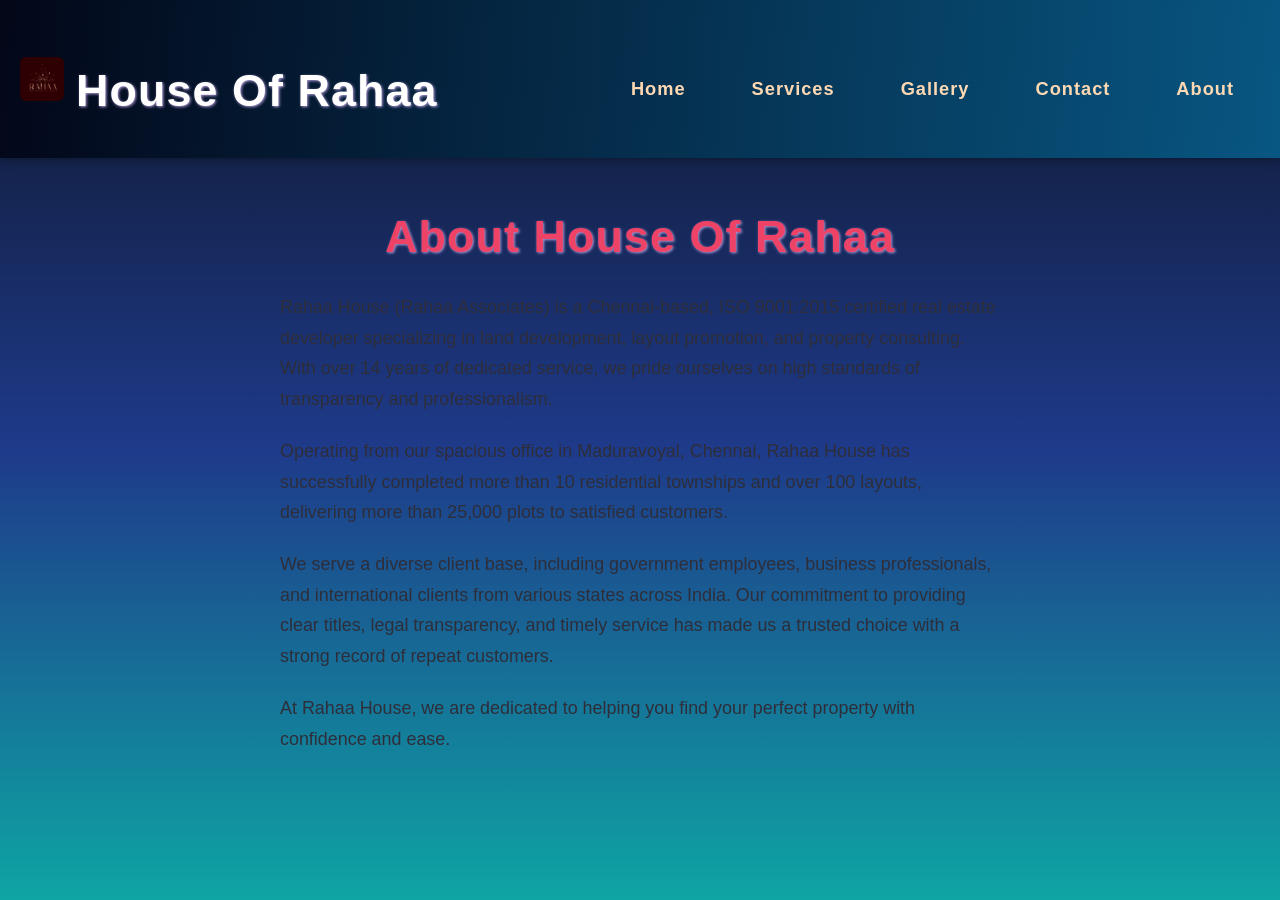
==== About.html @ 57041fee "Complete Webpage" ====
<html lang="en">
  <head>
    <meta charset="UTF-8" />
    <meta name="viewport" content="width=device-width, initial-scale=1.0" />
    <title>About Rahaa House</title>
    <link rel="stylesheet" href="style.css">
    <link rel="icon" href="img13.jpg">
    <style>
    :root {
    --primary-pink: #ee4266;
    --secondary-purple: #7b2ff7;
    --highlight-blue: #2193b0;
    --light-gray: #f4f4f9;
    --dark-gray: #2e2e3a;
    --shadow-color: #b29cd9;
  }

  body {
    margin: 0; padding: 0;
    font-family: 'Segoe UI', Tahoma, Geneva, Verdana, sans-serif;
    background: var(--light-gray);
    color: var(--dark-gray);
    line-height: 1.7;
  } 

  h1, h2, h3, h4 {
    font-weight: 700;
    letter-spacing: 1.1px;
    margin-bottom: 18px;
  }

  h1 {
    font-size: 2.8em;
    color: var(--primary-pink);
    text-shadow: 1px 1px 3px var(--shadow-color);
    text-align: center;
    margin-top: 40px;
  }

  h2 {
    color: var(--secondary-purple);
    font-size: 2.1em;
    margin-top: 32px;
    text-align: center;
  }

  p {
    font-size: 1.12em;
    margin-bottom: 22px;
    color: var(--dark-gray);
    max-width: 720px;
    margin-left: auto;
    margin-right: auto;
  }

  strong {
    color: var(--primary-pink);
    font-weight: 700;
  }

  em {
    color: var(--highlight-blue);
    font-style: italic;
    font-weight: 600;
  }

  ul {
    list-style-type: square;
    padding-left: 40px;
    max-width: 700px;
    margin: 20px auto 30px auto;
  }
  
  li {
    margin-bottom: 12px;
    font-weight: 600;
    color: var(--secondary-purple);
  }
  
  a {
    color: var(--primary-pink);
    text-decoration: none;
    font-weight: 700;
  }
  a:hover, a:focus {
    text-decoration: underline;
    color: var(--highlight-blue);
  }
  
  blockquote {
    border-left: 5px solid var(--secondary-purple);
    background: #f0e8ff;
    padding: 18px 22px;
    margin: 30px auto;
    max-width: 700px;
    font-size: 1.1em;
    color: var(--secondary-purple);
    font-style: italic;
    box-shadow: 0 4px 12px var(--shadow-color);
  }
  header {
    background: linear-gradient(90deg, var(--primary-color) 0%, var(--secondary-color) 100%);
    padding: 10px 0;
    text-align: center;
    color: var(--white);
    box-shadow: 0 2px 18px var(--shadow-color);
  }

  nav {
    margin-top: 20px;
  }

  nav a {
    color: var(--white);
    text-decoration: none;
    margin: 0 18px;
    font-weight: bold;
    border-radius: 7px;
    padding: 7px 13px;
    letter-spacing: 1px;
    font-size: 1.14em;
    transition: background 0.2s, color 0.2s;
  }

  nav a:hover {
    background: #eaf6fc;
    color: var(--primary-color);
  }

  .about-title {
    text-align: center;
    font-size: 2.3em;
    color: var(--primary-color);
    font-weight: bold;
    margin: 38px 0 10px;
    letter-spacing: 1.2px;
    text-shadow: 0 2px 10px var(--secondary-color);
  }

  .about-section {
    display: flex;
    justify-content: center;
    align-items: flex-start;
    padding: 40px 9vw 38px;
    flex-wrap: wrap;
  }

  .about-card {
    background: var(--card-gradient);
    border-radius: 13px;
    box-shadow: 0 2px 22px var(--shadow-color);
    padding: 38px 35px;
    max-width: 620px;
    width: 100%;
    margin: 12px;
    box-sizing: border-box;
  }

  .about-headline {
    color: var(--secondary-color);
    font-size: 1.3em;
    font-weight: bold;
    margin-bottom: 18px;
    letter-spacing: 0.8px;
  }

  .about-text {
    color: var(--text-color);
    font-size: 1.08em;
    margin-bottom: 18px;
    line-height: 1.7;
  }

  .about-list {
    color: var(--primary-color);
    font-size: 1em;
    font-weight: bold;
    margin: 22px 0 16px;
  }

  .about-list ul {
    padding-left: 22px;
    margin: 0;
  }

  .about-list li {
    padding: 4px 0;
    color: var(--text-color);
  }
  footer {
    background: linear-gradient(90deg, var(--secondary-color) 0%, var(--primary-color) 100%);
    color: var(--white);
    text-align: center;
    padding: 26px 0 18px;
    font-size: 1.07em;
    margin-top: 32px;
    border-radius: 40px 40px 0 0;
    box-shadow: 0 -3px 22px #8ab6e570;
  }

  /* Responsive adjustments */
  @media (max-width:900px) {
    .about-section {
      flex-direction: column;
      padding: 20px 12px;
    }
    .about-card {
      max-width: 100%;
      margin: 12px 0;
    }
  }

</style>
  </head>
  
  <body>
    <header class="header">
      <div class="logo-title">
        <img src="img13.jpg" alt="Rahaa Housing Logo" class="logo">
        <h1 style="color: white">House Of Rahaa</h1>
      </div>
      <nav class="nav-links">
        <a href="index.html">Home</a>
        <a href="Services.html">Services</a>
        <a href="Gallery.html">Gallery</a>
        <a href="Contact.html">Contact</a>
        <a href="About.html">About</a>
      </nav>
    </header>
    <!-- About Section -->
   
      <body>
        <h1>About House Of Rahaa</h1>

        <p>
          Rahaa House (Rahaa Associates) is a Chennai-based, ISO 9001:2015
          certified real estate developer specializing in land development,
          layout promotion, and property consulting. With over 14 years of
          dedicated service, we pride ourselves on high standards of
          transparency and professionalism.
        </p>

        <p>
          Operating from our spacious office in Maduravoyal, Chennai, Rahaa
          House has successfully completed more than 10 residential townships
          and over 100 layouts, delivering more than 25,000 plots to satisfied
          customers.
        </p>

        <p>
          We serve a diverse client base, including government employees,
          business professionals, and international clients from various states
          across India. Our commitment to providing clear titles, legal
          transparency, and timely service has made us a trusted choice with a
          strong record of repeat customers.
        </p>

        <p>
          At Rahaa House, we are dedicated to helping you find your perfect
          property with confidence and ease.
        </p>
      </body>
    </html>
  </body>
</html>
<style>
---- style.css ----
* {
  margin: 0;
  padding: 0;
  box-sizing: border-box;
  font-family: "Poppins", sans-serif;
}
/* ----- Global page (override inline black) ----- */
html, body {
  height: 100%;
  margin: 0;
  padding: 0;
}
.menu-icon {
  width: 32px;
  height: 28px;
  display: flex;
  flex-direction: column;
  justify-content: space-between;
  cursor: pointer;
  margin-left: 16px;
  display: none; /* Hide on desktop, show on small screens */
}
.menu-icon span {
  display: block;
  height: 4px;
  background: #fff;
  border-radius: 2px;
  transition: 0.4s;
}

/* Responsive: On small screens show the icon, hide navLinks */
@media (max-width: 760px) {
  .menu-icon {
    display: flex;
  }
  .nav-links {
    display: none;
    flex-direction: column;
    background: #222;
    position: absolute;
    right: 18px;
    top: 54px;
    width: 170px;
    border-radius: 8px;
    box-shadow: 0 2px 8px #0005;
    padding: 14px 0;
    z-index: 50;
  }
  .nav-links.active {
    display: flex;
  }
  .nav-links a {
    color: #fff;
    padding: 12px 16px;
    text-decoration: none;
  }
}

/* Use !important to override inline body style in your HTML */
body {
 background: linear-gradient(180deg, #0f172a 0%, #1e3a8a 50%, #0ea5a4 100%) !important;
 
  color: #ffffff;
  font-family: "Segoe UI", Roboto, Arial, sans-serif;
  -webkit-font-smoothing: antialiased;
  -moz-osx-font-smoothing: grayscale;
  min-height: 100vh;
   

}

/* ----- Header (top bar) ----- */
.header {
  /* make header thinner and colored */
  background: linear-gradient(90deg, rgba(2,6,23,0.95), rgba(7,89,133,0.95));
  padding: 12px 20px;       /* reduce height by lowering padding */
  display: flex;
  align-items: center;
  justify-content: space-between;
  box-shadow: 0 2px 8px rgba(0,0,0,0.35);
}

/* Logo and title */
.logo-title {
  display: flex;
  align-items: center;
  gap: 12px;
}
.header .logo {
  height: 44px;   /* adjust logo size to fit smaller header */
  width: auto;
  border-radius: 6px;
}

/* Nav links on header */
.nav-links {
  display: flex;
  gap: 14px;
  align-items: center;
}
.nav-links a {
  color: #ffd9b3;          /* visible link color */
  text-decoration: none;
  font-weight: 600;
  padding: 6px 8px;
  border-radius: 6px;
}
.nav-links a:hover {
  background: rgba(255,255,255,0.06);
  color: #fff;
}

/* ----- Hero (center content) ----- */
.hero {
  /* keep content readable on top of colored background */
  text-align: center;
  padding: 90px 20px;
  max-width: 1100px;
  margin: 0 auto;
  position: relative;
}

/* Make hero text stand out */
.hero h2 {
  font-size: 2.4rem;
  margin: 0 0 10px;
  letter-spacing: 0.6px;
}
.hero p {
  max-width: 760px;
  margin: 0 auto;
  opacity: 0.95;
  line-height: 1.6;
  font-size: 1rem;
}

/* Button style */
.btnGet {
  background: #f97316;
  color: #fff;
  padding: 12px 22px;
  border-radius: 8px;
  border: none;
  cursor: pointer;
  margin-top: 18px;
  font-weight: 700;
}
.btnGet:hover { transform: translateY(-2px); }

/* ----- Contact popup (keep white to contrast) ----- */
#contactFormContainer {
  display: none;
  background: #ffffff;
  color: #222;
  padding: 22px;
  border-radius: 10px;
  width: 360px;
  max-width: calc(100% - 40px);
  position: fixed;
  top: 18%;
  left: 50%;
  transform: translateX(-50%);
  box-shadow: 0 8px 40px rgba(2,6,23,0.6);
  z-index: 999;
}

/* ----- Footer (bottom bar) ----- */
.footer-bar {
    position: fixed;
    left: 0;
    bottom: 0;
    width: 100%;
    background: #111;         /* Or your footer color */
    color: #fff;
    text-align: center;
    padding: 12px 0;
    z-index: 99;
}

/* ----- Small screens ----- */
@media (max-width: 720px) {
  .nav-links { display: none; } /* hide nav on small screens if you use mobile menu */
  .hero { padding: 60px 16px; }
  .header { padding: 10px 12px; }
  #contactFormContainer { left: 50%; top: 14%; }
}
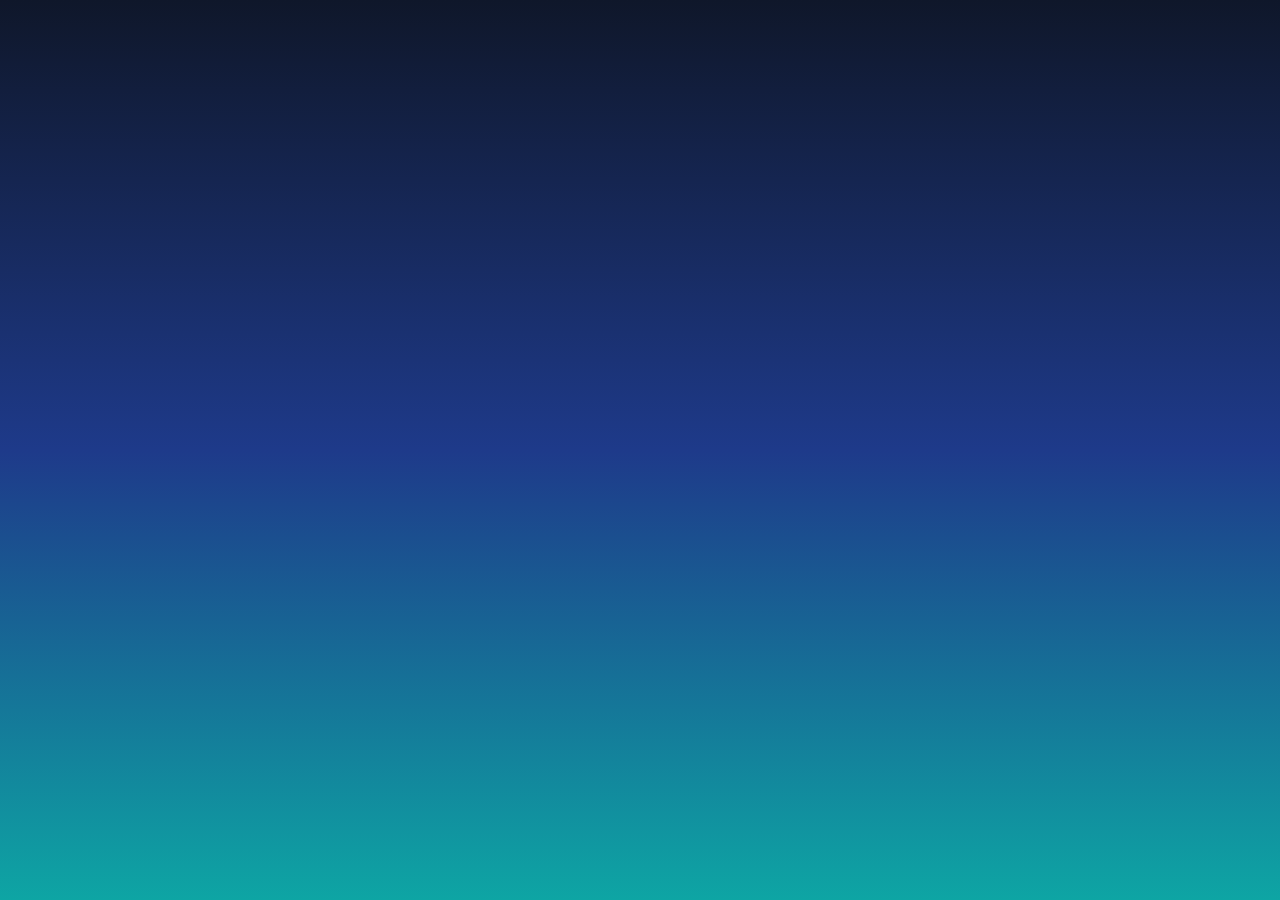
==== commit 6a0721cf: "Refactor About.html structure and styles" ====
--- a/About.html
+++ b/About.html
@@ -5,25 +5,42 @@
     <title>About Rahaa House</title>
     <link rel="stylesheet" href="style.css">
     <link rel="icon" href="img13.jpg">
-    <style>
-    :root {
+    
+ 
+
+
+  <style>
+  :root {
+    /* Main theme colors */
     --primary-pink: #ee4266;
     --secondary-purple: #7b2ff7;
     --highlight-blue: #2193b0;
     --light-gray: #f4f4f9;
     --dark-gray: #2e2e3a;
     --shadow-color: #b29cd9;
+
+    /* EXTRA: variables that you used but didn't define */
+    --primary-color: #ee4266; /* buttons / headings */
+    --secondary-color: #2193b0; /* gradients, accents */
+    --card-gradient: linear-gradient(135deg, #ffffff, #e3f2fd); /* light card bg */
+    --text-color: #1f2933; /* dark readable text */
+    --white: #ffffff;
   }
 
   body {
-    margin: 0; padding: 0;
-    font-family: 'Segoe UI', Tahoma, Geneva, Verdana, sans-serif;
+    margin: 0;
+    padding: 0;
+    font-family: "Segoe UI", Tahoma, Geneva, Verdana, sans-serif;
+    /* light neutral bg so text stands out */
     background: var(--light-gray);
     color: var(--dark-gray);
     line-height: 1.7;
-  } 
-
-  h1, h2, h3, h4 {
+  }
+
+  h1,
+  h2,
+  h3,
+  h4 {
     font-weight: 700;
     letter-spacing: 1.1px;
     margin-bottom: 18px;
@@ -70,23 +87,24 @@
     max-width: 700px;
     margin: 20px auto 30px auto;
   }
-  
+
   li {
     margin-bottom: 12px;
     font-weight: 600;
     color: var(--secondary-purple);
   }
-  
+
   a {
     color: var(--primary-pink);
     text-decoration: none;
     font-weight: 700;
   }
-  a:hover, a:focus {
+  a:hover,
+  a:focus {
     text-decoration: underline;
     color: var(--highlight-blue);
   }
-  
+
   blockquote {
     border-left: 5px solid var(--secondary-purple);
     background: #f0e8ff;
@@ -98,8 +116,13 @@
     font-style: italic;
     box-shadow: 0 4px 12px var(--shadow-color);
   }
+
   header {
-    background: linear-gradient(90deg, var(--primary-color) 0%, var(--secondary-color) 100%);
+    background: linear-gradient(
+      90deg,
+      var(--primary-color) 0%,
+      var(--secondary-color) 100%
+    );
     padding: 10px 0;
     text-align: center;
     color: var(--white);
@@ -146,7 +169,7 @@
   }
 
   .about-card {
-    background: var(--card-gradient);
+    background: var(--card-gradient); /* light card, dark text */
     border-radius: 13px;
     box-shadow: 0 2px 22px var(--shadow-color);
     padding: 38px 35px;
@@ -165,7 +188,7 @@
   }
 
   .about-text {
-    color: var(--text-color);
+    color: var(--text-color); /* high-contrast text */
     font-size: 1.08em;
     margin-bottom: 18px;
     line-height: 1.7;
@@ -187,8 +210,13 @@
     padding: 4px 0;
     color: var(--text-color);
   }
+
   footer {
-    background: linear-gradient(90deg, var(--secondary-color) 0%, var(--primary-color) 100%);
+    background: linear-gradient(
+      90deg,
+      var(--secondary-color) 0%,
+      var(--primary-color) 100%
+    );
     color: var(--white);
     text-align: center;
     padding: 26px 0 18px;
@@ -199,7 +227,7 @@
   }
 
   /* Responsive adjustments */
-  @media (max-width:900px) {
+  @media (max-width: 900px) {
     .about-section {
       flex-direction: column;
       padding: 20px 12px;
@@ -209,61 +237,4 @@
       margin: 12px 0;
     }
   }
-
 </style>
-  </head>
-  
-  <body>
-    <header class="header">
-      <div class="logo-title">
-        <img src="img13.jpg" alt="Rahaa Housing Logo" class="logo">
-        <h1 style="color: white">House Of Rahaa</h1>
-      </div>
-      <nav class="nav-links">
-        <a href="index.html">Home</a>
-        <a href="Services.html">Services</a>
-        <a href="Gallery.html">Gallery</a>
-        <a href="Contact.html">Contact</a>
-        <a href="About.html">About</a>
-      </nav>
-    </header>
-    <!-- About Section -->
-   
-      <body>
-        <h1>About House Of Rahaa</h1>
-
-        <p>
-          Rahaa House (Rahaa Associates) is a Chennai-based, ISO 9001:2015
-          certified real estate developer specializing in land development,
-          layout promotion, and property consulting. With over 14 years of
-          dedicated service, we pride ourselves on high standards of
-          transparency and professionalism.
-        </p>
-
-        <p>
-          Operating from our spacious office in Maduravoyal, Chennai, Rahaa
-          House has successfully completed more than 10 residential townships
-          and over 100 layouts, delivering more than 25,000 plots to satisfied
-          customers.
-        </p>
-
-        <p>
-          We serve a diverse client base, including government employees,
-          business professionals, and international clients from various states
-          across India. Our commitment to providing clear titles, legal
-          transparency, and timely service has made us a trusted choice with a
-          strong record of repeat customers.
-        </p>
-
-        <p>
-          At Rahaa House, we are dedicated to helping you find your perfect
-          property with confidence and ease.
-        </p>
-      </body>
-    </html>
-  </body>
-</html>
-<style>
- 
-
-  
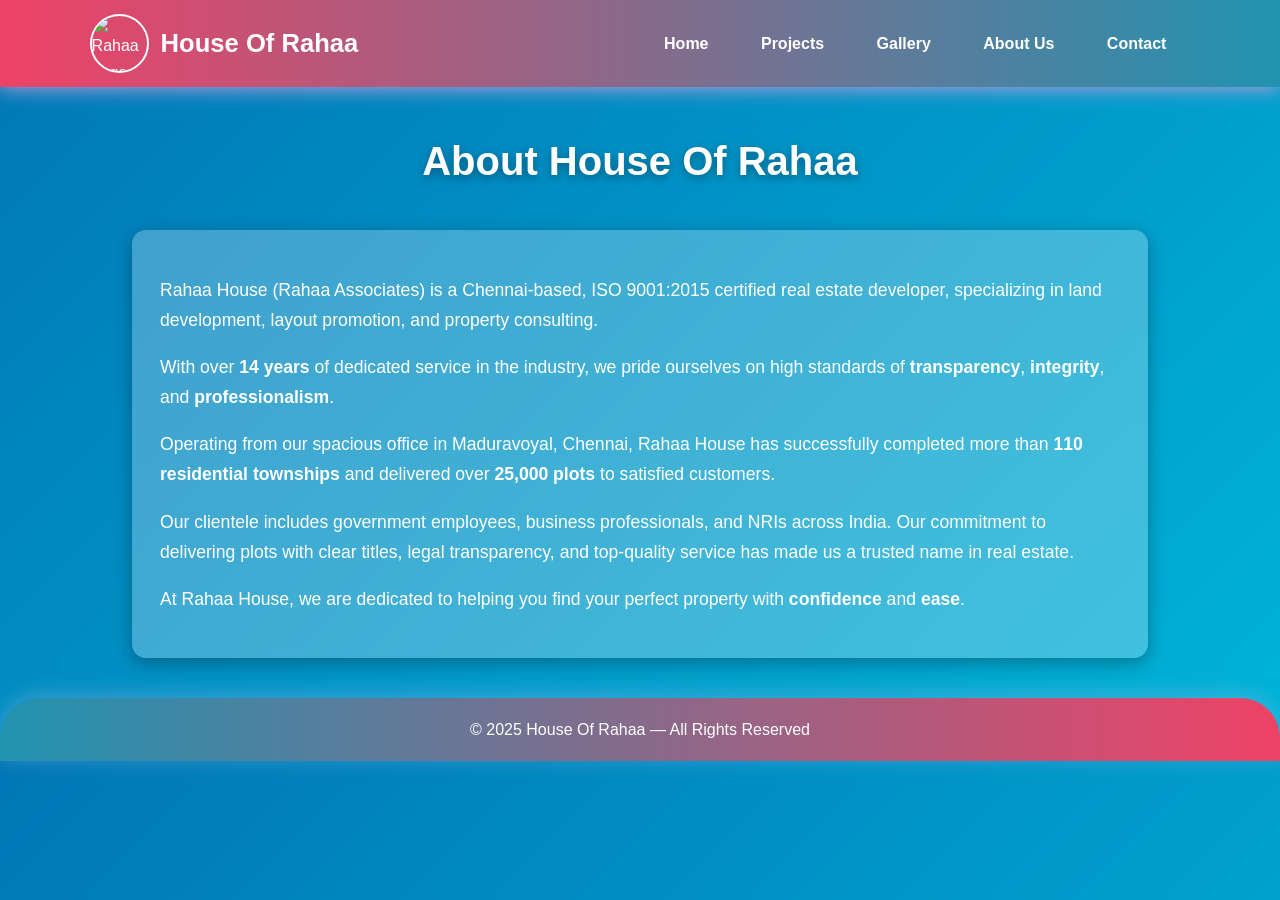
==== commit 27e8f506: "Revise About page with new styles and content Updated styles and content for the About page, includi" ====
--- a/About.html
+++ b/About.html
@@ -1,240 +1,201 @@
+<!DOCTYPE html>
 <html lang="en">
-  <head>
-    <meta charset="UTF-8" />
-    <meta name="viewport" content="width=device-width, initial-scale=1.0" />
-    <title>About Rahaa House</title>
-    <link rel="stylesheet" href="style.css">
-    <link rel="icon" href="img13.jpg">
-    
- 
-
+
+<head>
+  <meta charset="UTF-8">
+  <meta name="viewport" content="width=device-width, initial-scale=1.0">
+  <title>About House Of Rahaa</title>
 
   <style>
-  :root {
-    /* Main theme colors */
-    --primary-pink: #ee4266;
-    --secondary-purple: #7b2ff7;
-    --highlight-blue: #2193b0;
-    --light-gray: #f4f4f9;
-    --dark-gray: #2e2e3a;
-    --shadow-color: #b29cd9;
-
-    /* EXTRA: variables that you used but didn't define */
-    --primary-color: #ee4266; /* buttons / headings */
-    --secondary-color: #2193b0; /* gradients, accents */
-    --card-gradient: linear-gradient(135deg, #ffffff, #e3f2fd); /* light card bg */
-    --text-color: #1f2933; /* dark readable text */
-    --white: #ffffff;
-  }
-
-  body {
-    margin: 0;
-    padding: 0;
-    font-family: "Segoe UI", Tahoma, Geneva, Verdana, sans-serif;
-    /* light neutral bg so text stands out */
-    background: var(--light-gray);
-    color: var(--dark-gray);
-    line-height: 1.7;
-  }
-
-  h1,
-  h2,
-  h3,
-  h4 {
-    font-weight: 700;
-    letter-spacing: 1.1px;
-    margin-bottom: 18px;
-  }
-
-  h1 {
-    font-size: 2.8em;
-    color: var(--primary-pink);
-    text-shadow: 1px 1px 3px var(--shadow-color);
-    text-align: center;
-    margin-top: 40px;
-  }
-
-  h2 {
-    color: var(--secondary-purple);
-    font-size: 2.1em;
-    margin-top: 32px;
-    text-align: center;
-  }
-
-  p {
-    font-size: 1.12em;
-    margin-bottom: 22px;
-    color: var(--dark-gray);
-    max-width: 720px;
-    margin-left: auto;
-    margin-right: auto;
-  }
-
-  strong {
-    color: var(--primary-pink);
-    font-weight: 700;
-  }
-
-  em {
-    color: var(--highlight-blue);
-    font-style: italic;
-    font-weight: 600;
-  }
-
-  ul {
-    list-style-type: square;
-    padding-left: 40px;
-    max-width: 700px;
-    margin: 20px auto 30px auto;
-  }
-
-  li {
-    margin-bottom: 12px;
-    font-weight: 600;
-    color: var(--secondary-purple);
-  }
-
-  a {
-    color: var(--primary-pink);
-    text-decoration: none;
-    font-weight: 700;
-  }
-  a:hover,
-  a:focus {
-    text-decoration: underline;
-    color: var(--highlight-blue);
-  }
-
-  blockquote {
-    border-left: 5px solid var(--secondary-purple);
-    background: #f0e8ff;
-    padding: 18px 22px;
-    margin: 30px auto;
-    max-width: 700px;
-    font-size: 1.1em;
-    color: var(--secondary-purple);
-    font-style: italic;
-    box-shadow: 0 4px 12px var(--shadow-color);
-  }
-
-  header {
-    background: linear-gradient(
-      90deg,
-      var(--primary-color) 0%,
-      var(--secondary-color) 100%
-    );
-    padding: 10px 0;
-    text-align: center;
-    color: var(--white);
-    box-shadow: 0 2px 18px var(--shadow-color);
-  }
-
-  nav {
-    margin-top: 20px;
-  }
-
-  nav a {
-    color: var(--white);
-    text-decoration: none;
-    margin: 0 18px;
-    font-weight: bold;
-    border-radius: 7px;
-    padding: 7px 13px;
-    letter-spacing: 1px;
-    font-size: 1.14em;
-    transition: background 0.2s, color 0.2s;
-  }
-
-  nav a:hover {
-    background: #eaf6fc;
-    color: var(--primary-color);
-  }
-
-  .about-title {
-    text-align: center;
-    font-size: 2.3em;
-    color: var(--primary-color);
-    font-weight: bold;
-    margin: 38px 0 10px;
-    letter-spacing: 1.2px;
-    text-shadow: 0 2px 10px var(--secondary-color);
-  }
-
-  .about-section {
-    display: flex;
-    justify-content: center;
-    align-items: flex-start;
-    padding: 40px 9vw 38px;
-    flex-wrap: wrap;
-  }
-
-  .about-card {
-    background: var(--card-gradient); /* light card, dark text */
-    border-radius: 13px;
-    box-shadow: 0 2px 22px var(--shadow-color);
-    padding: 38px 35px;
-    max-width: 620px;
-    width: 100%;
-    margin: 12px;
-    box-sizing: border-box;
-  }
-
-  .about-headline {
-    color: var(--secondary-color);
-    font-size: 1.3em;
-    font-weight: bold;
-    margin-bottom: 18px;
-    letter-spacing: 0.8px;
-  }
-
-  .about-text {
-    color: var(--text-color); /* high-contrast text */
-    font-size: 1.08em;
-    margin-bottom: 18px;
-    line-height: 1.7;
-  }
-
-  .about-list {
-    color: var(--primary-color);
-    font-size: 1em;
-    font-weight: bold;
-    margin: 22px 0 16px;
-  }
-
-  .about-list ul {
-    padding-left: 22px;
-    margin: 0;
-  }
-
-  .about-list li {
-    padding: 4px 0;
-    color: var(--text-color);
-  }
-
-  footer {
-    background: linear-gradient(
-      90deg,
-      var(--secondary-color) 0%,
-      var(--primary-color) 100%
-    );
-    color: var(--white);
-    text-align: center;
-    padding: 26px 0 18px;
-    font-size: 1.07em;
-    margin-top: 32px;
-    border-radius: 40px 40px 0 0;
-    box-shadow: 0 -3px 22px #8ab6e570;
-  }
-
-  /* Responsive adjustments */
-  @media (max-width: 900px) {
-    .about-section {
-      flex-direction: column;
-      padding: 20px 12px;
-    }
-    .about-card {
-      max-width: 100%;
-      margin: 12px 0;
-    }
-  }
-</style>
+    :root {
+      /* Main Theme Colors */
+      --primary-pink: #ee4266;
+      --secondary-purple: #7b2ff7;
+      --highlight-blue: #2193b0;
+      --light-gray: #f4f4f9;
+      --dark-gray: #2e2e3a;
+      --shadow-color: #b29cd9;
+
+      /* FIX: Missing Variables Defined */
+      --primary-color: #ee4266;
+      --secondary-color: #2193b0;
+      --card-gradient: linear-gradient(135deg, #ffffff, #e3f2fd);
+      --text-color: #1f2933;
+      --white: #ffffff;
+    }
+
+    body {
+      margin: 0;
+      padding: 0;
+      font-family: "Segoe UI", Tahoma, Geneva, Verdana, sans-serif;
+      background: linear-gradient(135deg, #0077b6, #00b4d8);
+      color: var(--white);
+      line-height: 1.7;
+    }
+
+    /* HEADER */
+    .header {
+      display: flex;
+      justify-content: space-between;
+      align-items: center;
+      padding: 14px 7vw;
+      background: linear-gradient(90deg, var(--primary-color), var(--secondary-color));
+      color: var(--white);
+      box-shadow: 0 2px 18px var(--shadow-color);
+    }
+
+    .logo-title {
+      display: flex;
+      align-items: center;
+      gap: 12px;
+    }
+
+    .logo {
+      width: 55px;
+      height: 55px;
+      border-radius: 50%;
+      object-fit: cover;
+      border: 2px solid white;
+    }
+
+    .logo-title h1 {
+      margin: 0;
+      font-size: 1.6rem;
+    }
+
+    .nav-links a {
+      color: var(--white);
+      text-decoration: none;
+      margin: 0 12px;
+      font-weight: bold;
+      padding: 6px 12px;
+      border-radius: 6px;
+      transition: 0.3s ease;
+    }
+
+    .nav-links a:hover {
+      background: #eaf6fc;
+      color: var(--primary-color);
+    }
+
+    /* MAIN TITLE */
+    .page-title {
+      text-align: center;
+      font-size: 2.5rem;
+      margin-top: 40px;
+      text-shadow: 0 3px 8px rgba(0, 0, 0, 0.35);
+      font-weight: bold;
+    }
+
+    /* CONTENT BOX */
+    .about-wrapper {
+      max-width: 960px;
+      margin: 35px auto;
+      background: rgba(255, 255, 255, 0.25);
+      padding: 28px 28px;
+      border-radius: 14px;
+      box-shadow: 0 5px 18px rgba(0, 0, 0, 0.3);
+      backdrop-filter: blur(5px);
+    }
+
+    .about-wrapper p {
+      color: #ffffff;
+      font-size: 1.1rem;
+      margin-bottom: 15px;
+    }
+
+    /* FOOTER */
+    footer {
+      background: linear-gradient(90deg, var(--secondary-color), var(--primary-color));
+      color: var(--white);
+      text-align: center;
+      padding: 18px 0;
+      margin-top: 40px;
+      border-radius: 40px 40px 0 0;
+      box-shadow: 0 -3px 22px #8ab6e570;
+    }
+
+    /* RESPONSIVE */
+    @media (max-width: 768px) {
+      .header {
+        flex-direction: column;
+        gap: 12px;
+      }
+
+      .nav-links {
+        display: flex;
+        flex-wrap: wrap;
+        justify-content: center;
+        gap: 10px;
+      }
+
+      .page-title {
+        font-size: 2rem;
+      }
+
+      .about-wrapper {
+        margin: 25px 12px;
+        padding: 18px 16px;
+      }
+    }
+  </style>
+</head>
+
+<body>
+
+  <!-- HEADER -->
+  <header class="header">
+    <div class="logo-title">
+      <img src="logo.png" alt="Rahaa Logo" class="logo">
+      <h1>House Of Rahaa</h1>
+    </div>
+
+    <nav class="nav-links">
+      <a href="index.html">Home</a>
+      <a href="Projects.html">Projects</a>
+      <a href="Gallery.html">Gallery</a>
+      <a href="About.html">About Us</a>
+      <a href="Contact.html">Contact</a>
+    </nav>
+  </header>
+
+  <!-- MAIN TITLE -->
+  <h1 class="page-title">About House Of Rahaa</h1>
+
+  <!-- MAIN CONTENT -->
+  <div class="about-wrapper">
+    <p>
+      Rahaa House (Rahaa Associates) is a Chennai-based, ISO 9001:2015 certified real estate developer,
+      specializing in land development, layout promotion, and property consulting.
+    </p>
+
+    <p>
+      With over <strong>14 years</strong> of dedicated service in the industry, we pride ourselves on high standards
+      of <strong>transparency</strong>, <strong>integrity</strong>, and <strong>professionalism</strong>.
+    </p>
+
+    <p>
+      Operating from our spacious office in Maduravoyal, Chennai, Rahaa House has successfully completed
+      more than <strong>110 residential townships</strong> and delivered over <strong>25,000 plots</strong> to satisfied customers.
+    </p>
+
+    <p>
+      Our clientele includes government employees, business professionals, and NRIs across India.
+      Our commitment to delivering plots with clear titles, legal transparency, and top-quality service
+      has made us a trusted name in real estate.
+    </p>
+
+    <p>
+      At Rahaa House, we are dedicated to helping you find your perfect property with
+      <strong>confidence</strong> and <strong>ease</strong>.
+    </p>
+  </div>
+
+  <!-- FOOTER -->
+  <footer>
+    © 2025 House Of Rahaa — All Rights Reserved
+  </footer>
+
+</body>
+
+</html>
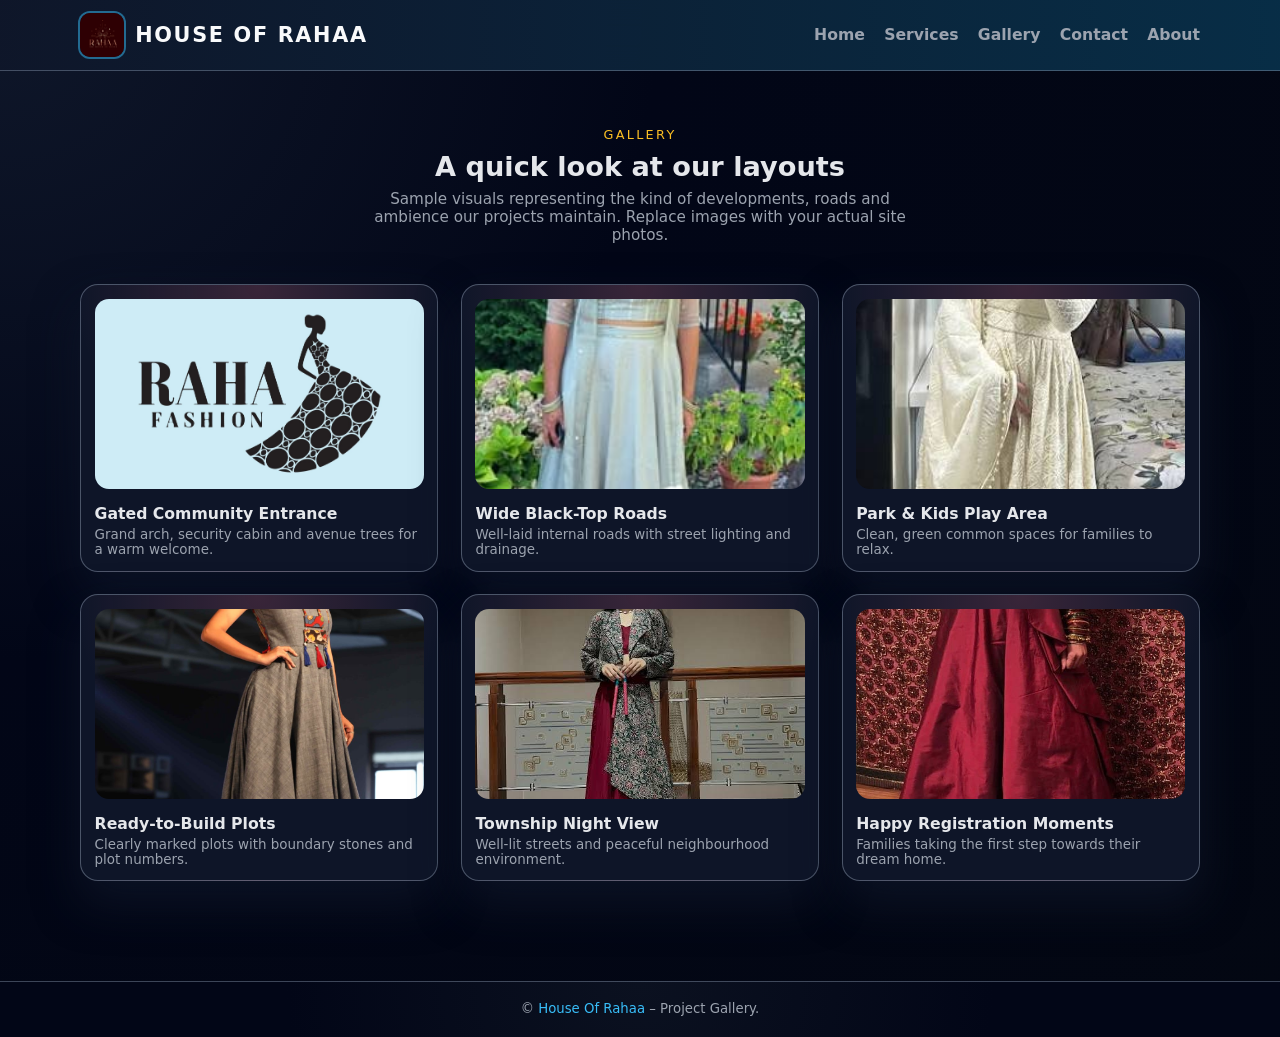
==== commit dfd37181: "Update About.html" ====
--- a/About.html
+++ b/About.html
@@ -1,201 +1,100 @@
 <!DOCTYPE html>
 <html lang="en">
+<head>
+  <meta charset="UTF-8" />
+  <meta name="viewport" content="width=device-width, initial-scale=1.0" />
+  <title>House Of Rahaa - Project Gallery</title>
+  <link rel="icon" href="img13.jpg" />
+  <link rel="stylesheet" href="style.css" />
+</head>
+<body>
+  <header class="header">
+    <div class="container header-inner">
+      <div class="logo-title">
+        <img src="img13.jpg" alt="Rahaa Housing Logo" class="logo" />
+        <div class="site-name">House Of Rahaa</div>
+      </div>
 
-<head>
-  <meta charset="UTF-8">
-  <meta name="viewport" content="width=device-width, initial-scale=1.0">
-  <title>About House Of Rahaa</title>
+      <nav class="nav-links" id="navLinks">
+        <a href="index.html">Home</a>
+        <a href="Services.html">Services</a>
+        <a href="Gallery.html">Gallery</a>
+        <a href="Contact.html">Contact</a>
+        <a href="About.html">About</a>
+      </nav>
 
-  <style>
-    :root {
-      /* Main Theme Colors */
-      --primary-pink: #ee4266;
-      --secondary-purple: #7b2ff7;
-      --highlight-blue: #2193b0;
-      --light-gray: #f4f4f9;
-      --dark-gray: #2e2e3a;
-      --shadow-color: #b29cd9;
-
-      /* FIX: Missing Variables Defined */
-      --primary-color: #ee4266;
-      --secondary-color: #2193b0;
-      --card-gradient: linear-gradient(135deg, #ffffff, #e3f2fd);
-      --text-color: #1f2933;
-      --white: #ffffff;
-    }
-
-    body {
-      margin: 0;
-      padding: 0;
-      font-family: "Segoe UI", Tahoma, Geneva, Verdana, sans-serif;
-      background: linear-gradient(135deg, #0077b6, #00b4d8);
-      color: var(--white);
-      line-height: 1.7;
-    }
-
-    /* HEADER */
-    .header {
-      display: flex;
-      justify-content: space-between;
-      align-items: center;
-      padding: 14px 7vw;
-      background: linear-gradient(90deg, var(--primary-color), var(--secondary-color));
-      color: var(--white);
-      box-shadow: 0 2px 18px var(--shadow-color);
-    }
-
-    .logo-title {
-      display: flex;
-      align-items: center;
-      gap: 12px;
-    }
-
-    .logo {
-      width: 55px;
-      height: 55px;
-      border-radius: 50%;
-      object-fit: cover;
-      border: 2px solid white;
-    }
-
-    .logo-title h1 {
-      margin: 0;
-      font-size: 1.6rem;
-    }
-
-    .nav-links a {
-      color: var(--white);
-      text-decoration: none;
-      margin: 0 12px;
-      font-weight: bold;
-      padding: 6px 12px;
-      border-radius: 6px;
-      transition: 0.3s ease;
-    }
-
-    .nav-links a:hover {
-      background: #eaf6fc;
-      color: var(--primary-color);
-    }
-
-    /* MAIN TITLE */
-    .page-title {
-      text-align: center;
-      font-size: 2.5rem;
-      margin-top: 40px;
-      text-shadow: 0 3px 8px rgba(0, 0, 0, 0.35);
-      font-weight: bold;
-    }
-
-    /* CONTENT BOX */
-    .about-wrapper {
-      max-width: 960px;
-      margin: 35px auto;
-      background: rgba(255, 255, 255, 0.25);
-      padding: 28px 28px;
-      border-radius: 14px;
-      box-shadow: 0 5px 18px rgba(0, 0, 0, 0.3);
-      backdrop-filter: blur(5px);
-    }
-
-    .about-wrapper p {
-      color: #ffffff;
-      font-size: 1.1rem;
-      margin-bottom: 15px;
-    }
-
-    /* FOOTER */
-    footer {
-      background: linear-gradient(90deg, var(--secondary-color), var(--primary-color));
-      color: var(--white);
-      text-align: center;
-      padding: 18px 0;
-      margin-top: 40px;
-      border-radius: 40px 40px 0 0;
-      box-shadow: 0 -3px 22px #8ab6e570;
-    }
-
-    /* RESPONSIVE */
-    @media (max-width: 768px) {
-      .header {
-        flex-direction: column;
-        gap: 12px;
-      }
-
-      .nav-links {
-        display: flex;
-        flex-wrap: wrap;
-        justify-content: center;
-        gap: 10px;
-      }
-
-      .page-title {
-        font-size: 2rem;
-      }
-
-      .about-wrapper {
-        margin: 25px 12px;
-        padding: 18px 16px;
-      }
-    }
-  </style>
-</head>
-
-<body>
-
-  <!-- HEADER -->
-  <header class="header">
-    <div class="logo-title">
-      <img src="logo.png" alt="Rahaa Logo" class="logo">
-      <h1>House Of Rahaa</h1>
+      <div class="menu-icon" id="menuIcon">
+        <span></span><span></span><span></span>
+      </div>
     </div>
-
-    <nav class="nav-links">
-      <a href="index.html">Home</a>
-      <a href="Projects.html">Projects</a>
-      <a href="Gallery.html">Gallery</a>
-      <a href="About.html">About Us</a>
-      <a href="Contact.html">Contact</a>
-    </nav>
   </header>
 
-  <!-- MAIN TITLE -->
-  <h1 class="page-title">About House Of Rahaa</h1>
+  <main>
+    <section class="section">
+      <div class="container">
+        <div class="section-header">
+          <div class="section-kicker">Gallery</div>
+          <h1 class="section-title">A quick look at our layouts</h1>
+          <p class="section-subtitle">
+            Sample visuals representing the kind of developments, roads and ambience
+            our projects maintain. Replace images with your actual site photos.
+          </p>
+        </div>
 
-  <!-- MAIN CONTENT -->
-  <div class="about-wrapper">
-    <p>
-      Rahaa House (Rahaa Associates) is a Chennai-based, ISO 9001:2015 certified real estate developer,
-      specializing in land development, layout promotion, and property consulting.
-    </p>
+        <div class="gallery-grid">
+          <article class="gallery-card">
+            <img src="img1.jpg" alt="Gated community entrance" />
+            <h3>Gated Community Entrance</h3>
+            <p>Grand arch, security cabin and avenue trees for a warm welcome.</p>
+          </article>
 
-    <p>
-      With over <strong>14 years</strong> of dedicated service in the industry, we pride ourselves on high standards
-      of <strong>transparency</strong>, <strong>integrity</strong>, and <strong>professionalism</strong>.
-    </p>
+          <article class="gallery-card">
+            <img src="img2.jpg" alt="Wide blacktop roads" />
+            <h3>Wide Black-Top Roads</h3>
+            <p>Well-laid internal roads with street lighting and drainage.</p>
+          </article>
 
-    <p>
-      Operating from our spacious office in Maduravoyal, Chennai, Rahaa House has successfully completed
-      more than <strong>110 residential townships</strong> and delivered over <strong>25,000 plots</strong> to satisfied customers.
-    </p>
+          <article class="gallery-card">
+            <img src="img3.jpg" alt="Park and kids play area" />
+            <h3>Park &amp; Kids Play Area</h3>
+            <p>Clean, green common spaces for families to relax.</p>
+          </article>
 
-    <p>
-      Our clientele includes government employees, business professionals, and NRIs across India.
-      Our commitment to delivering plots with clear titles, legal transparency, and top-quality service
-      has made us a trusted name in real estate.
-    </p>
+          <article class="gallery-card">
+            <img src="img4.jpg" alt="Residential plots" />
+            <h3>Ready-to-Build Plots</h3>
+            <p>Clearly marked plots with boundary stones and plot numbers.</p>
+          </article>
 
-    <p>
-      At Rahaa House, we are dedicated to helping you find your perfect property with
-      <strong>confidence</strong> and <strong>ease</strong>.
-    </p>
-  </div>
+          <article class="gallery-card">
+            <img src="img5.jpg" alt="Township night view" />
+            <h3>Township Night View</h3>
+            <p>Well-lit streets and peaceful neighbourhood environment.</p>
+          </article>
 
-  <!-- FOOTER -->
+          <article class="gallery-card">
+            <img src="img6.jpg" alt="Registration moments" />
+            <h3>Happy Registration Moments</h3>
+            <p>Families taking the first step towards their dream home.</p>
+          </article>
+        </div>
+      </div>
+    </section>
+  </main>
+
   <footer>
-    © 2025 House Of Rahaa — All Rights Reserved
+    <div class="container footer-inner">
+      © <span>House Of Rahaa</span> – Project Gallery.
+    </div>
   </footer>
 
+  <script>
+    const navLinks = document.getElementById("navLinks");
+    const menuIcon = document.getElementById("menuIcon");
+    menuIcon.addEventListener("click", () => {
+      navLinks.classList.toggle("active");
+      menuIcon.classList.toggle("open");
+    });
+  </script>
 </body>
-
 </html>
--- a/style.css
+++ b/style.css
@@ -0,0 +1,624 @@
+/* ===========================
+   House Of Rahaa - Global UI
+   =========================== */
+
+* {
+  margin: 0;
+  padding: 0;
+  box-sizing: border-box;
+}
+
+:root {
+  --bg-main: #020617;
+  --bg-accent: #020617;
+  --bg-card: rgba(15, 23, 42, 0.95);
+  --brand: #38bdf8;
+  --brand-soft: #0ea5e9;
+  --accent-pink: #fb7185;
+  --accent-amber: #fbbf24;
+  --text-main: #e5e7eb;
+  --text-muted: #9ca3af;
+  --border-soft: rgba(148, 163, 184, 0.4);
+  --radius-lg: 18px;
+  --shadow-soft: 0 22px 45px rgba(15, 23, 42, 0.75);
+}
+
+/* ---- Base ---- */
+body {
+  min-height: 100vh;
+  font-family: "Segoe UI", system-ui, -apple-system, BlinkMacSystemFont,
+    "Roboto", sans-serif;
+  background: radial-gradient(circle at top left, #0f172a 0%, #020617 40%, #030712 100%);
+  color: var(--text-main);
+  -webkit-font-smoothing: antialiased;
+}
+
+/* common container */
+.container {
+  width: min(1120px, 100% - 2.5rem);
+  margin: 0 auto;
+}
+
+/* ---- Header / Navbar ---- */
+.header {
+  position: sticky;
+  top: 0;
+  z-index: 50;
+  background: linear-gradient(
+    90deg,
+    rgba(15, 23, 42, 0.96),
+    rgba(8, 47, 73, 0.96)
+  );
+  backdrop-filter: blur(14px);
+  border-bottom: 1px solid var(--border-soft);
+}
+
+.header-inner {
+  display: flex;
+  align-items: center;
+  justify-content: space-between;
+  padding: 0.8rem 0;
+}
+
+.logo-title {
+  display: flex;
+  align-items: center;
+  gap: 0.7rem;
+}
+
+.logo {
+  width: 44px;
+  height: 44px;
+  border-radius: 10px;
+  object-fit: cover;
+  box-shadow: 0 0 0 2px rgba(56, 189, 248, 0.5);
+}
+
+.site-name {
+  font-size: 1.3rem;
+  font-weight: 700;
+  letter-spacing: 0.08em;
+  text-transform: uppercase;
+  color: #f9fafb;
+}
+
+/* nav links */
+.nav-links {
+  display: flex;
+  align-items: center;
+  gap: 1.2rem;
+}
+
+.nav-links a {
+  position: relative;
+  color: var(--text-muted);
+  text-decoration: none;
+  font-size: 0.98rem;
+  font-weight: 600;
+  padding: 0.3rem 0;
+  transition: color 0.2s ease;
+}
+
+.nav-links a::after {
+  content: "";
+  position: absolute;
+  left: 0;
+  bottom: -0.25rem;
+  width: 0;
+  height: 2px;
+  border-radius: 999px;
+  background: linear-gradient(90deg, var(--brand), var(--accent-pink));
+  transition: width 0.23s ease;
+}
+
+.nav-links a:hover {
+  color: #f9fafb;
+}
+
+.nav-links a:hover::after {
+  width: 100%;
+}
+
+/* mobile toggle icon */
+.menu-icon {
+  display: none;
+  flex-direction: column;
+  gap: 4px;
+  cursor: pointer;
+}
+
+.menu-icon span {
+  width: 24px;
+  height: 2px;
+  border-radius: 999px;
+  background: #e5e7eb;
+  transition: transform 0.25s ease, opacity 0.25s ease;
+}
+
+.menu-icon.open span:nth-child(1) {
+  transform: translateY(6px) rotate(45deg);
+}
+.menu-icon.open span:nth-child(2) {
+  opacity: 0;
+}
+.menu-icon.open span:nth-child(3) {
+  transform: translateY(-6px) rotate(-45deg);
+}
+
+/* ---- Hero (Home) ---- */
+.hero {
+  padding: 4.5rem 0 4rem;
+}
+
+.hero-inner {
+  display: grid;
+  grid-template-columns: minmax(0, 3fr) minmax(0, 2.4fr);
+  gap: 3rem;
+  align-items: center;
+}
+
+.hero-badge {
+  display: inline-flex;
+  align-items: center;
+  gap: 0.45rem;
+  padding: 0.25rem 0.8rem;
+  border-radius: 999px;
+  border: 1px solid rgba(59, 130, 246, 0.5);
+  background: rgba(15, 23, 42, 0.9);
+  color: var(--accent-amber);
+  font-size: 0.78rem;
+  text-transform: uppercase;
+  letter-spacing: 0.12em;
+  margin-bottom: 0.9rem;
+}
+
+.hero-title {
+  font-size: clamp(2.2rem, 3vw + 1.2rem, 3rem);
+  line-height: 1.2;
+  font-weight: 800;
+  margin-bottom: 0.9rem;
+}
+
+.hero-title span {
+  background: linear-gradient(120deg, var(--brand), var(--accent-pink));
+  -webkit-background-clip: text;
+  color: transparent;
+}
+
+.hero-text {
+  max-width: 520px;
+  font-size: 0.98rem;
+  color: var(--text-muted);
+  margin-bottom: 1.5rem;
+}
+
+/* stats under hero */
+.hero-stats {
+  display: flex;
+  flex-wrap: wrap;
+  gap: 1.4rem;
+  margin-top: 1.5rem;
+}
+
+.hero-stat {
+  min-width: 90px;
+}
+
+.hero-stat strong {
+  font-size: 1.4rem;
+  font-weight: 700;
+  color: #f9fafb;
+}
+.hero-stat span {
+  display: block;
+  font-size: 0.8rem;
+  color: var(--text-muted);
+}
+
+/* hero call-to-action buttons */
+.hero-actions {
+  display: flex;
+  flex-wrap: wrap;
+  gap: 0.8rem;
+}
+
+.btn-primary,
+.btn-ghost {
+  border-radius: 999px;
+  padding: 0.7rem 1.4rem;
+  font-size: 0.95rem;
+  font-weight: 600;
+  cursor: pointer;
+  border: none;
+  outline: none;
+  display: inline-flex;
+  align-items: center;
+  gap: 0.5rem;
+  text-decoration: none;
+}
+
+.btn-primary {
+  background: linear-gradient(135deg, var(--brand-soft), var(--accent-pink));
+  color: #0b1120;
+  box-shadow: 0 14px 30px rgba(14, 165, 233, 0.6);
+}
+
+.btn-primary:hover {
+  filter: brightness(1.05);
+}
+
+.btn-ghost {
+  background: transparent;
+  color: var(--text-main);
+  border: 1px solid rgba(148, 163, 184, 0.7);
+}
+
+.btn-ghost:hover {
+  background: rgba(15, 23, 42, 0.9);
+}
+
+/* hero side card */
+.hero-card {
+  background: radial-gradient(circle at top, rgba(56, 189, 248, 0.15), transparent 55%),
+    var(--bg-card);
+  border-radius: 24px;
+  padding: 1.6rem 1.5rem;
+  box-shadow: var(--shadow-soft);
+  border: 1px solid var(--border-soft);
+}
+
+.hero-card h3 {
+  font-size: 1.05rem;
+  margin-bottom: 0.6rem;
+}
+
+.hero-card p {
+  font-size: 0.9rem;
+  color: var(--text-muted);
+}
+
+.hero-pill {
+  display: inline-flex;
+  align-items: center;
+  gap: 0.4rem;
+  padding: 0.25rem 0.7rem;
+  border-radius: 999px;
+  background: rgba(15, 23, 42, 0.9);
+  font-size: 0.75rem;
+  margin-top: 0.9rem;
+  color: var(--brand);
+}
+
+/* ---- Generic section ---- */
+.section {
+  padding: 3.5rem 0 3.2rem;
+}
+
+.section-header {
+  text-align: center;
+  margin-bottom: 2.5rem;
+}
+
+.section-kicker {
+  font-size: 0.8rem;
+  text-transform: uppercase;
+  letter-spacing: 0.18em;
+  color: var(--accent-amber);
+  margin-bottom: 0.6rem;
+}
+
+.section-title {
+  font-size: 1.7rem;
+  margin-bottom: 0.5rem;
+}
+
+.section-subtitle {
+  font-size: 0.95rem;
+  color: var(--text-muted);
+  max-width: 540px;
+  margin: 0 auto;
+}
+
+/* ---- Services ---- */
+.services-grid {
+  display: grid;
+  grid-template-columns: repeat(3, minmax(0, 1fr));
+  gap: 1.5rem;
+}
+
+.service-card {
+  background: var(--bg-card);
+  border-radius: var(--radius-lg);
+  padding: 1.4rem 1.3rem 1.3rem;
+  border: 1px solid rgba(148, 163, 184, 0.4);
+  box-shadow: var(--shadow-soft);
+  position: relative;
+  overflow: hidden;
+}
+
+.service-tag {
+  position: absolute;
+  top: 1rem;
+  right: 1.1rem;
+  font-size: 0.7rem;
+  padding: 0.22rem 0.6rem;
+  border-radius: 999px;
+  background: rgba(56, 189, 248, 0.15);
+  color: var(--brand);
+}
+
+.service-card h3 {
+  font-size: 1.05rem;
+  margin-bottom: 0.5rem;
+}
+
+.service-card p {
+  font-size: 0.9rem;
+  color: var(--text-muted);
+}
+
+.service-meta {
+  margin-top: 0.9rem;
+  font-size: 0.78rem;
+  color: var(--accent-amber);
+}
+
+/* ---- Gallery ---- */
+.gallery-grid {
+  display: grid;
+  grid-template-columns: repeat(3, minmax(0, 1fr));
+  gap: 1.4rem;
+}
+
+.gallery-card {
+  background: radial-gradient(circle at top, rgba(251, 113, 133, 0.18), transparent 55%),
+    var(--bg-card);
+  border-radius: 18px;
+  padding: 0.85rem;
+  border: 1px solid rgba(148, 163, 184, 0.45);
+  box-shadow: var(--shadow-soft);
+  overflow: hidden;
+}
+
+.gallery-card img {
+  width: 100%;
+  height: 190px;
+  border-radius: 14px;
+  object-fit: cover;
+  margin-bottom: 0.7rem;
+}
+
+.gallery-card h3 {
+  font-size: 0.98rem;
+  margin-bottom: 0.25rem;
+}
+
+.gallery-card p {
+  font-size: 0.84rem;
+  color: var(--text-muted);
+}
+
+/* ---- About page ---- */
+.about-layout {
+  display: grid;
+  grid-template-columns: minmax(0, 2.2fr) minmax(0, 2fr);
+  gap: 2rem;
+}
+
+.about-main-card,
+.about-side-card {
+  background: var(--bg-card);
+  border-radius: var(--radius-lg);
+  padding: 1.6rem 1.4rem;
+  border: 1px solid var(--border-soft);
+  box-shadow: var(--shadow-soft);
+}
+
+.about-main-card p,
+.about-side-card p,
+.about-side-card li {
+  font-size: 0.94rem;
+  color: var(--text-muted);
+  line-height: 1.7;
+}
+
+.about-side-card ul {
+  padding-left: 1.1rem;
+  margin-top: 0.8rem;
+}
+
+.about-side-card li + li {
+  margin-top: 0.35rem;
+}
+
+/* ---- Contact page ---- */
+.contact-layout {
+  display: grid;
+  grid-template-columns: minmax(0, 1.4fr) minmax(0, 1.2fr);
+  gap: 1.6rem;
+}
+
+.contact-card,
+.contact-info-card {
+  background: var(--bg-card);
+  border-radius: var(--radius-lg);
+  padding: 1.5rem 1.3rem;
+  border: 1px solid var(--border-soft);
+  box-shadow: var(--shadow-soft);
+}
+
+.contact-grid {
+  margin-top: 1rem;
+  display: grid;
+  gap: 0.4rem;
+}
+
+.contact-info-label {
+  font-size: 0.82rem;
+  color: var(--text-muted);
+}
+
+.contact-info-value {
+  font-size: 0.95rem;
+}
+
+/* form */
+form label {
+  display: block;
+  font-size: 0.86rem;
+  margin-bottom: 0.2rem;
+  color: var(--text-muted);
+}
+
+form input,
+form textarea {
+  width: 100%;
+  padding: 0.55rem 0.7rem;
+  border-radius: 0.6rem;
+  border: 1px solid rgba(148, 163, 184, 0.7);
+  background: rgba(15, 23, 42, 0.9);
+  color: var(--text-main);
+  font-size: 0.9rem;
+  outline: none;
+  margin-bottom: 0.8rem;
+}
+
+form input:focus,
+form textarea:focus {
+  border-color: var(--brand);
+  box-shadow: 0 0 0 1px rgba(56, 189, 248, 0.6);
+}
+
+/* ---- Popup contact on Home ---- */
+#contactFormContainer {
+  display: none;
+  position: fixed;
+  inset: 0;
+  z-index: 60;
+  align-items: center;
+  justify-content: center;
+  padding: 1rem;
+}
+
+.contact-overlay {
+  position: absolute;
+  inset: 0;
+  background: rgba(15, 23, 42, 0.8);
+}
+
+.contact-popup {
+  position: relative;
+  background: #020617;
+  border-radius: 16px;
+  padding: 1.4rem 1.3rem 1.2rem;
+  max-width: 360px;
+  width: 100%;
+  border: 1px solid var(--border-soft);
+  box-shadow: var(--shadow-soft);
+  z-index: 2;
+}
+
+.contact-popup h3 {
+  font-size: 1.1rem;
+  margin-bottom: 0.6rem;
+}
+
+.popup-close {
+  position: absolute;
+  top: 0.8rem;
+  right: 0.9rem;
+  font-size: 0.9rem;
+  color: var(--text-muted);
+  cursor: pointer;
+}
+
+/* ---- Footer ---- */
+footer {
+  margin-top: 3rem;
+  border-top: 1px solid var(--border-soft);
+  background: radial-gradient(circle at top, #0b1120 0%, #020617 55%);
+}
+
+.footer-inner {
+  padding: 1.2rem 0 1.3rem;
+  text-align: center;
+  font-size: 0.83rem;
+  color: var(--text-muted);
+}
+
+.footer-inner span {
+  color: var(--brand);
+}
+
+/* ---- Responsive ---- */
+@media (max-width: 900px) {
+  .hero-inner {
+    grid-template-columns: minmax(0, 1fr);
+  }
+
+  .hero-card {
+    order: -1;
+  }
+
+  .services-grid,
+  .gallery-grid {
+    grid-template-columns: repeat(2, minmax(0, 1fr));
+  }
+
+  .about-layout,
+  .contact-layout {
+    grid-template-columns: minmax(0, 1fr);
+  }
+}
+
+@media (max-width: 768px) {
+  .nav-links {
+    position: absolute;
+    top: 60px;
+    right: 1.2rem;
+    background: var(--bg-card);
+    padding: 0.7rem 0.9rem;
+    border-radius: 14px;
+    border: 1px solid var(--border-soft);
+    box-shadow: var(--shadow-soft);
+    flex-direction: column;
+    gap: 0.4rem;
+    display: none;
+  }
+
+  .nav-links.active {
+    display: flex;
+  }
+
+  .menu-icon {
+    display: flex;
+  }
+
+  .header-inner {
+    padding-inline: 0.2rem;
+  }
+
+  .services-grid,
+  .gallery-grid {
+    grid-template-columns: minmax(0, 1fr);
+  }
+
+  .hero {
+    padding-top: 3rem;
+  }
+}
+
+@media (max-width: 480px) {
+  .site-name {
+    font-size: 1.1rem;
+  }
+
+  .hero-actions {
+    flex-direction: column;
+    align-items: stretch;
+  }
+
+  .hero-stat strong {
+    font-size: 1.25rem;
+  }
+}
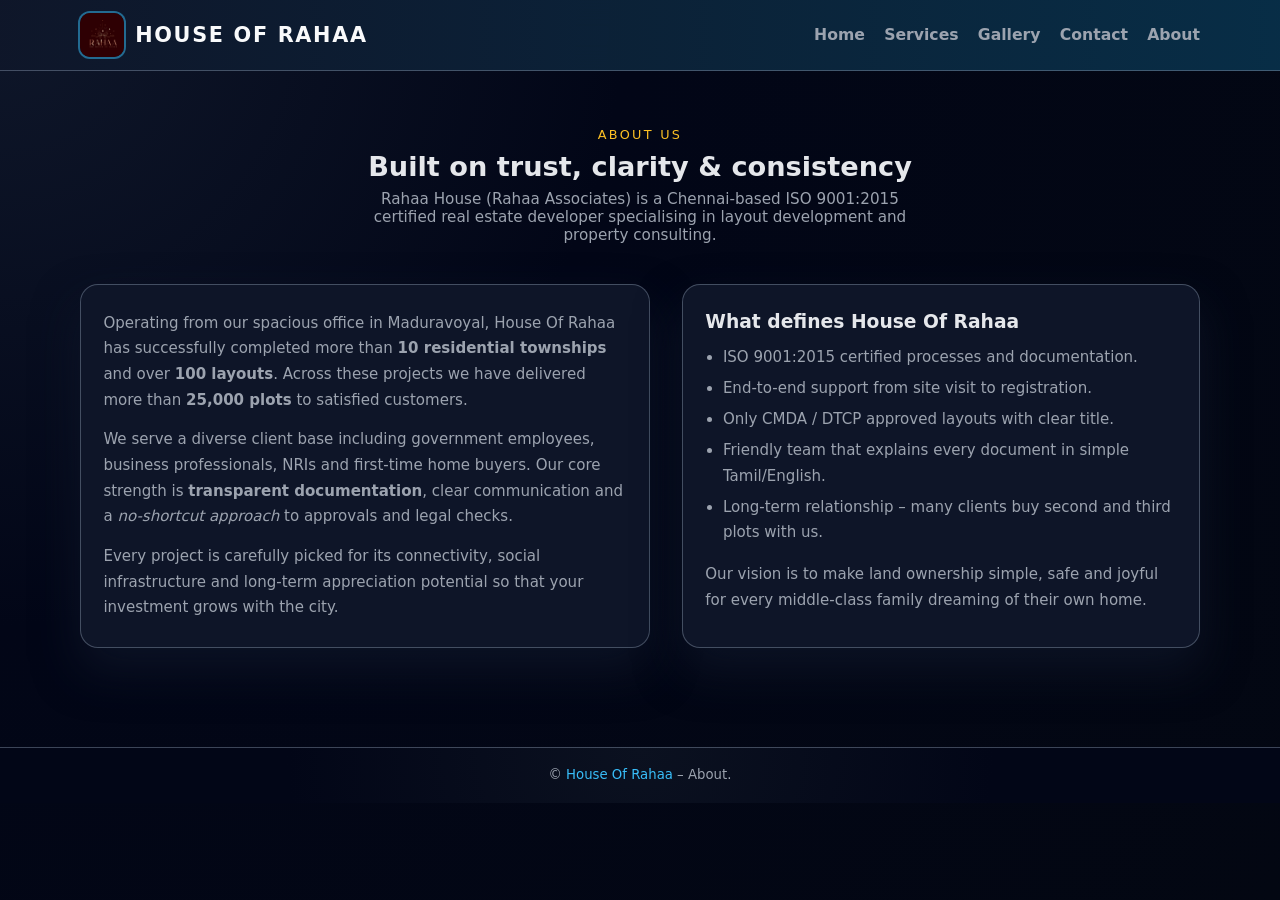
==== commit 4562c4bb: "Update About.html" ====
--- a/About.html
+++ b/About.html
@@ -3,7 +3,7 @@
 <head>
   <meta charset="UTF-8" />
   <meta name="viewport" content="width=device-width, initial-scale=1.0" />
-  <title>House Of Rahaa - Project Gallery</title>
+  <title>About - House Of Rahaa</title>
   <link rel="icon" href="img13.jpg" />
   <link rel="stylesheet" href="style.css" />
 </head>
@@ -33,50 +33,52 @@
     <section class="section">
       <div class="container">
         <div class="section-header">
-          <div class="section-kicker">Gallery</div>
-          <h1 class="section-title">A quick look at our layouts</h1>
+          <div class="section-kicker">About us</div>
+          <h1 class="section-title">Built on trust, clarity &amp; consistency</h1>
           <p class="section-subtitle">
-            Sample visuals representing the kind of developments, roads and ambience
-            our projects maintain. Replace images with your actual site photos.
+            Rahaa House (Rahaa Associates) is a Chennai-based ISO 9001:2015 certified
+            real estate developer specialising in layout development and property consulting.
           </p>
         </div>
 
-        <div class="gallery-grid">
-          <article class="gallery-card">
-            <img src="img1.jpg" alt="Gated community entrance" />
-            <h3>Gated Community Entrance</h3>
-            <p>Grand arch, security cabin and avenue trees for a warm welcome.</p>
+        <div class="about-layout">
+          <article class="about-main-card">
+            <p>
+              Operating from our spacious office in Maduravoyal, House Of Rahaa has
+              successfully completed more than <strong>10 residential townships</strong> and
+              over <strong>100 layouts</strong>. Across these projects we have delivered
+              more than <strong>25,000 plots</strong> to satisfied customers.
+            </p>
+
+            <p style="margin-top:0.9rem;">
+              We serve a diverse client base including government employees, business
+              professionals, NRIs and first-time home buyers. Our core strength is
+              <strong>transparent documentation</strong>, clear communication and a
+              <em>no-shortcut approach</em> to approvals and legal checks.
+            </p>
+
+            <p style="margin-top:0.9rem;">
+              Every project is carefully picked for its connectivity, social
+              infrastructure and long-term appreciation potential so that your
+              investment grows with the city.
+            </p>
           </article>
 
-          <article class="gallery-card">
-            <img src="img2.jpg" alt="Wide blacktop roads" />
-            <h3>Wide Black-Top Roads</h3>
-            <p>Well-laid internal roads with street lighting and drainage.</p>
-          </article>
+          <aside class="about-side-card">
+            <h3>What defines House Of Rahaa</h3>
+            <ul>
+              <li>ISO 9001:2015 certified processes and documentation.</li>
+              <li>End-to-end support from site visit to registration.</li>
+              <li>Only CMDA / DTCP approved layouts with clear title.</li>
+              <li>Friendly team that explains every document in simple Tamil/English.</li>
+              <li>Long-term relationship – many clients buy second and third plots with us.</li>
+            </ul>
 
-          <article class="gallery-card">
-            <img src="img3.jpg" alt="Park and kids play area" />
-            <h3>Park &amp; Kids Play Area</h3>
-            <p>Clean, green common spaces for families to relax.</p>
-          </article>
-
-          <article class="gallery-card">
-            <img src="img4.jpg" alt="Residential plots" />
-            <h3>Ready-to-Build Plots</h3>
-            <p>Clearly marked plots with boundary stones and plot numbers.</p>
-          </article>
-
-          <article class="gallery-card">
-            <img src="img5.jpg" alt="Township night view" />
-            <h3>Township Night View</h3>
-            <p>Well-lit streets and peaceful neighbourhood environment.</p>
-          </article>
-
-          <article class="gallery-card">
-            <img src="img6.jpg" alt="Registration moments" />
-            <h3>Happy Registration Moments</h3>
-            <p>Families taking the first step towards their dream home.</p>
-          </article>
+            <p style="margin-top:1rem;">
+              Our vision is to make land ownership simple, safe and joyful for every
+              middle-class family dreaming of their own home.
+            </p>
+          </aside>
         </div>
       </div>
     </section>
@@ -84,7 +86,7 @@
 
   <footer>
     <div class="container footer-inner">
-      © <span>House Of Rahaa</span> – Project Gallery.
+      © <span>House Of Rahaa</span> – About.
     </div>
   </footer>
 
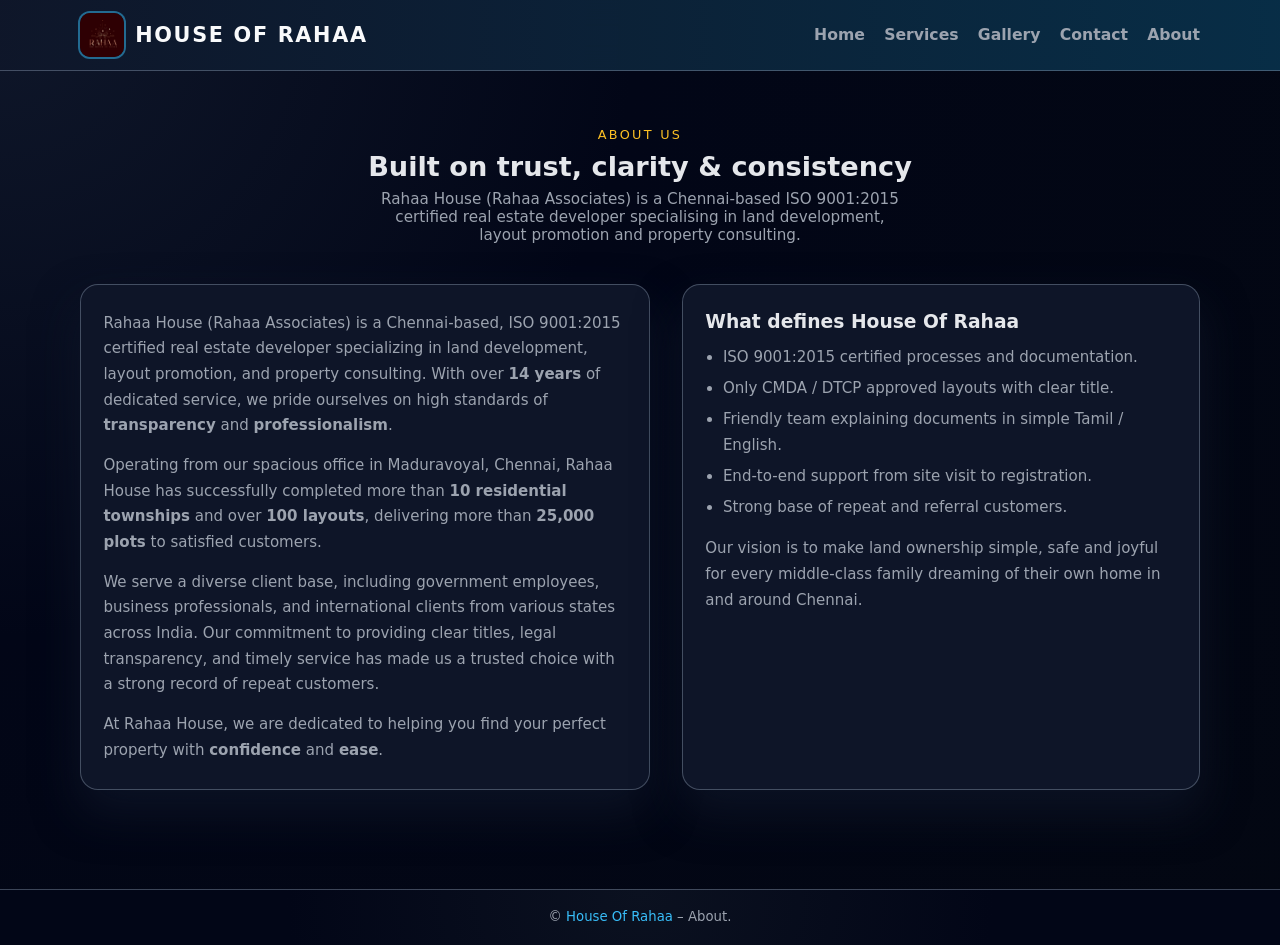
==== commit 35cde655: "Update About.html" ====
--- a/About.html
+++ b/About.html
@@ -8,6 +8,7 @@
   <link rel="stylesheet" href="style.css" />
 </head>
 <body>
+  <!-- Header (same for all pages) -->
   <header class="header">
     <div class="container header-inner">
       <div class="logo-title">
@@ -29,54 +30,68 @@
     </div>
   </header>
 
+  <!-- MAIN -->
   <main>
     <section class="section">
       <div class="container">
+        <!-- Section heading -->
         <div class="section-header">
           <div class="section-kicker">About us</div>
           <h1 class="section-title">Built on trust, clarity &amp; consistency</h1>
           <p class="section-subtitle">
             Rahaa House (Rahaa Associates) is a Chennai-based ISO 9001:2015 certified
-            real estate developer specialising in layout development and property consulting.
+            real estate developer specialising in land development, layout promotion
+            and property consulting.
           </p>
         </div>
 
+        <!-- Two-column layout -->
         <div class="about-layout">
+          <!-- Left card -->
           <article class="about-main-card">
             <p>
-              Operating from our spacious office in Maduravoyal, House Of Rahaa has
-              successfully completed more than <strong>10 residential townships</strong> and
-              over <strong>100 layouts</strong>. Across these projects we have delivered
-              more than <strong>25,000 plots</strong> to satisfied customers.
+              Rahaa House (Rahaa Associates) is a Chennai-based, ISO 9001:2015
+              certified real estate developer specializing in land development,
+              layout promotion, and property consulting. With over
+              <strong>14 years</strong> of dedicated service, we pride ourselves on high
+              standards of <strong>transparency</strong> and <strong>professionalism</strong>.
             </p>
 
             <p style="margin-top:0.9rem;">
-              We serve a diverse client base including government employees, business
-              professionals, NRIs and first-time home buyers. Our core strength is
-              <strong>transparent documentation</strong>, clear communication and a
-              <em>no-shortcut approach</em> to approvals and legal checks.
+              Operating from our spacious office in Maduravoyal, Chennai, Rahaa House
+              has successfully completed more than <strong>10 residential townships</strong>
+              and over <strong>100 layouts</strong>, delivering more than
+              <strong>25,000 plots</strong> to satisfied customers.
             </p>
 
             <p style="margin-top:0.9rem;">
-              Every project is carefully picked for its connectivity, social
-              infrastructure and long-term appreciation potential so that your
-              investment grows with the city.
+              We serve a diverse client base, including government employees,
+              business professionals, and international clients from various states
+              across India. Our commitment to providing clear titles, legal
+              transparency, and timely service has made us a trusted choice with a
+              strong record of repeat customers.
+            </p>
+
+            <p style="margin-top:0.9rem;">
+              At Rahaa House, we are dedicated to helping you find your perfect
+              property with <strong>confidence</strong> and <strong>ease</strong>.
             </p>
           </article>
 
+          <!-- Right card -->
           <aside class="about-side-card">
-            <h3>What defines House Of Rahaa</h3>
+            <h3 style="margin-bottom:0.6rem;">What defines House Of Rahaa</h3>
             <ul>
               <li>ISO 9001:2015 certified processes and documentation.</li>
+              <li>Only CMDA / DTCP approved layouts with clear title.</li>
+              <li>Friendly team explaining documents in simple Tamil / English.</li>
               <li>End-to-end support from site visit to registration.</li>
-              <li>Only CMDA / DTCP approved layouts with clear title.</li>
-              <li>Friendly team that explains every document in simple Tamil/English.</li>
-              <li>Long-term relationship – many clients buy second and third plots with us.</li>
+              <li>Strong base of repeat and referral customers.</li>
             </ul>
 
             <p style="margin-top:1rem;">
               Our vision is to make land ownership simple, safe and joyful for every
-              middle-class family dreaming of their own home.
+              middle-class family dreaming of their own home in and around Chennai.
             </p>
           </aside>
         </div>
@@ -84,12 +99,14 @@
     </section>
   </main>
 
+  <!-- Footer -->
   <footer>
     <div class="container footer-inner">
       © <span>House Of Rahaa</span> – About.
     </div>
   </footer>
 
+  <!-- Mobile menu script -->
   <script>
     const navLinks = document.getElementById("navLinks");
     const menuIcon = document.getElementById("menuIcon");
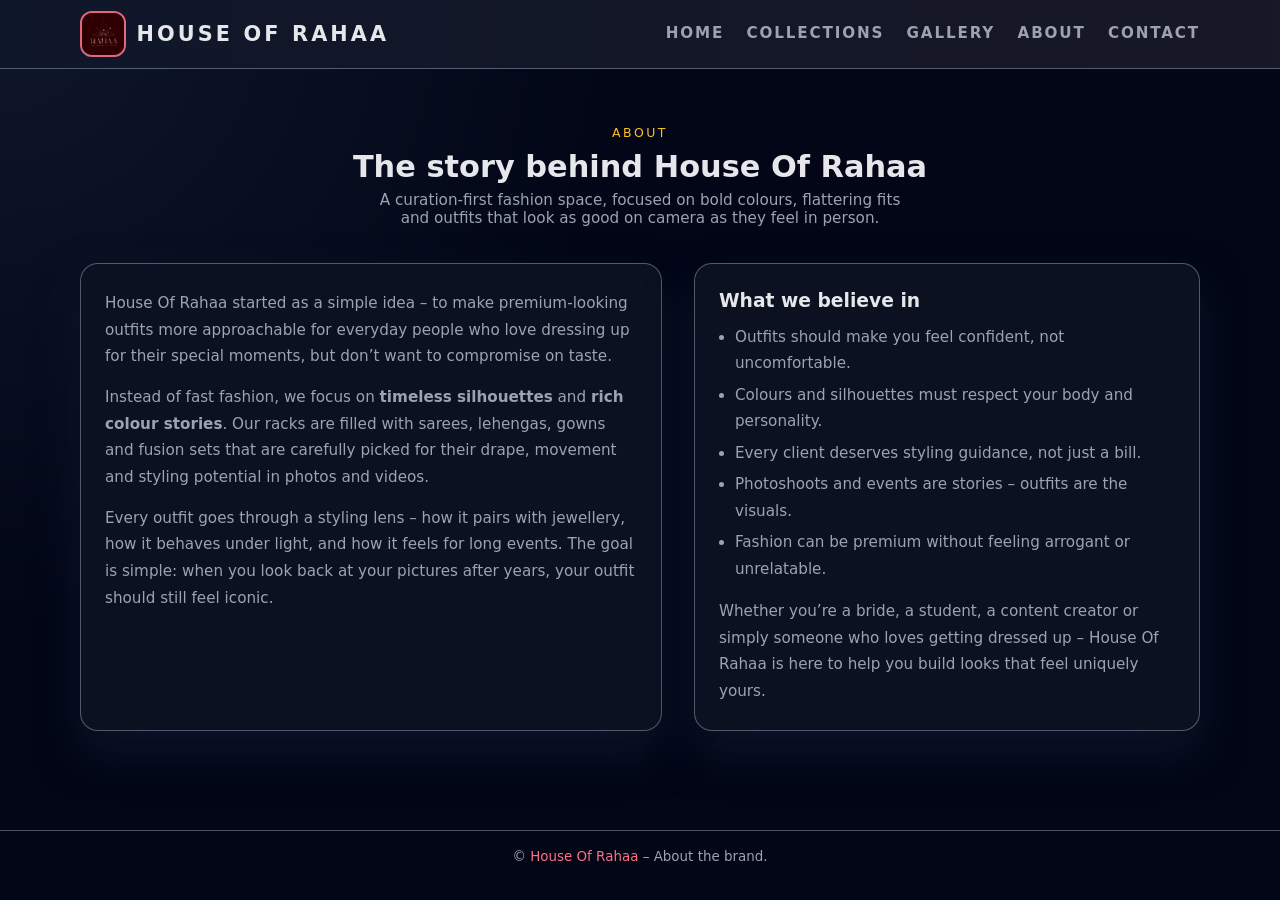
==== commit f74817b4: "Update About.html" ====
--- a/About.html
+++ b/About.html
@@ -3,25 +3,25 @@
 <head>
   <meta charset="UTF-8" />
   <meta name="viewport" content="width=device-width, initial-scale=1.0" />
-  <title>About - House Of Rahaa</title>
+  <title>About – House Of Rahaa Fashion</title>
   <link rel="icon" href="img13.jpg" />
   <link rel="stylesheet" href="style.css" />
 </head>
 <body>
-  <!-- Header (same for all pages) -->
+  <!-- HEADER -->
   <header class="header">
     <div class="container header-inner">
       <div class="logo-title">
-        <img src="img13.jpg" alt="Rahaa Housing Logo" class="logo" />
+        <img src="img13.jpg" alt="Brand Logo" class="logo" />
         <div class="site-name">House Of Rahaa</div>
       </div>
 
       <nav class="nav-links" id="navLinks">
         <a href="index.html">Home</a>
-        <a href="Services.html">Services</a>
+        <a href="Services.html">Collections</a>
         <a href="Gallery.html">Gallery</a>
+        <a href="About.html">About</a>
         <a href="Contact.html">Contact</a>
-        <a href="About.html">About</a>
       </nav>
 
       <div class="menu-icon" id="menuIcon">
@@ -30,68 +30,55 @@
     </div>
   </header>
 
-  <!-- MAIN -->
   <main>
     <section class="section">
       <div class="container">
-        <!-- Section heading -->
         <div class="section-header">
-          <div class="section-kicker">About us</div>
-          <h1 class="section-title">Built on trust, clarity &amp; consistency</h1>
+          <div class="section-kicker">About</div>
+          <h1 class="section-title">The story behind House Of Rahaa</h1>
           <p class="section-subtitle">
-            Rahaa House (Rahaa Associates) is a Chennai-based ISO 9001:2015 certified
-            real estate developer specialising in land development, layout promotion
-            and property consulting.
+            A curation-first fashion space, focused on bold colours, flattering
+            fits and outfits that look as good on camera as they feel in person.
           </p>
         </div>
 
-        <!-- Two-column layout -->
         <div class="about-layout">
-          <!-- Left card -->
           <article class="about-main-card">
             <p>
-              Rahaa House (Rahaa Associates) is a Chennai-based, ISO 9001:2015
-              certified real estate developer specializing in land development,
-              layout promotion, and property consulting. With over
-              <strong>14 years</strong> of dedicated service, we pride ourselves on high
-              standards of <strong>transparency</strong> and <strong>professionalism</strong>.
+              House Of Rahaa started as a simple idea – to make premium-looking
+              outfits more approachable for everyday people who love dressing up
+              for their special moments, but don’t want to compromise on taste.
             </p>
 
             <p style="margin-top:0.9rem;">
-              Operating from our spacious office in Maduravoyal, Chennai, Rahaa House
-              has successfully completed more than <strong>10 residential townships</strong>
-              and over <strong>100 layouts</strong>, delivering more than
-              <strong>25,000 plots</strong> to satisfied customers.
+              Instead of fast fashion, we focus on <strong>timeless silhouettes</strong>
+              and <strong>rich colour stories</strong>. Our racks are filled with sarees,
+              lehengas, gowns and fusion sets that are carefully picked for their
+              drape, movement and styling potential in photos and videos.
             </p>
 
             <p style="margin-top:0.9rem;">
-              We serve a diverse client base, including government employees,
-              business professionals, and international clients from various states
-              across India. Our commitment to providing clear titles, legal
-              transparency, and timely service has made us a trusted choice with a
-              strong record of repeat customers.
-            </p>
-
-            <p style="margin-top:0.9rem;">
-              At Rahaa House, we are dedicated to helping you find your perfect
-              property with <strong>confidence</strong> and <strong>ease</strong>.
+              Every outfit goes through a styling lens – how it pairs with
+              jewellery, how it behaves under light, and how it feels for long
+              events. The goal is simple: when you look back at your pictures
+              after years, your outfit should still feel iconic.
             </p>
           </article>
 
-          <!-- Right card -->
           <aside class="about-side-card">
-            <h3 style="margin-bottom:0.6rem;">What defines House Of Rahaa</h3>
+            <h3 style="margin-bottom:0.6rem;">What we believe in</h3>
             <ul>
-              <li>ISO 9001:2015 certified processes and documentation.</li>
-              <li>Only CMDA / DTCP approved layouts with clear title.</li>
-              <li>Friendly team explaining documents in simple Tamil / English.</li>
-              <li>End-to-end support from site visit to registration.</li>
-              <li>Strong base of repeat and referral customers.</li>
+              <li>Outfits should make you feel confident, not uncomfortable.</li>
+              <li>Colours and silhouettes must respect your body and personality.</li>
+              <li>Every client deserves styling guidance, not just a bill.</li>
+              <li>Photoshoots and events are stories – outfits are the visuals.</li>
+              <li>Fashion can be premium without feeling arrogant or unrelatable.</li>
             </ul>
 
             <p style="margin-top:1rem;">
-              Our vision is to make land ownership simple, safe and joyful for every
-              middle-class family dreaming of their own home in and around Chennai.
+              Whether you’re a bride, a student, a content creator or simply
+              someone who loves getting dressed up – House Of Rahaa is here to
+              help you build looks that feel uniquely yours.
             </p>
           </aside>
         </div>
@@ -99,14 +86,12 @@
     </section>
   </main>
 
-  <!-- Footer -->
   <footer>
     <div class="container footer-inner">
-      © <span>House Of Rahaa</span> – About.
+      © <span>House Of Rahaa</span> – About the brand.
     </div>
   </footer>
 
-  <!-- Mobile menu script -->
   <script>
     const navLinks = document.getElementById("navLinks");
     const menuIcon = document.getElementById("menuIcon");
--- a/style.css
+++ b/style.css
@@ -1,6 +1,6 @@
-/* ===========================
-   House Of Rahaa - Global UI
-   =========================== */
+/* ================================
+   House Of Rahaa – Fashion Studio
+   ================================ */
 
 * {
   margin: 0;
@@ -9,93 +9,97 @@
 }
 
 :root {
-  --bg-main: #020617;
-  --bg-accent: #020617;
-  --bg-card: rgba(15, 23, 42, 0.95);
-  --brand: #38bdf8;
-  --brand-soft: #0ea5e9;
+  --bg-main: #050816;
+  --bg-card: #0b1120;
+  --bg-soft: #020617;
   --accent-pink: #fb7185;
-  --accent-amber: #fbbf24;
+  --accent-purple: #a855f7;
+  --accent-gold: #fbbf24;
+  --accent-blue: #38bdf8;
   --text-main: #e5e7eb;
   --text-muted: #9ca3af;
-  --border-soft: rgba(148, 163, 184, 0.4);
+  --border-soft: rgba(148, 163, 184, 0.5);
   --radius-lg: 18px;
-  --shadow-soft: 0 22px 45px rgba(15, 23, 42, 0.75);
-}
-
-/* ---- Base ---- */
+  --shadow-soft: 0 22px 45px rgba(15, 23, 42, 0.8);
+}
+
 body {
   min-height: 100vh;
   font-family: "Segoe UI", system-ui, -apple-system, BlinkMacSystemFont,
     "Roboto", sans-serif;
-  background: radial-gradient(circle at top left, #0f172a 0%, #020617 40%, #030712 100%);
+  background:
+    radial-gradient(circle at top left, #0f172a 0%, #020617 40%, #020617 100%);
   color: var(--text-main);
   -webkit-font-smoothing: antialiased;
 }
 
-/* common container */
+/* Layout helper */
+
 .container {
-  width: min(1120px, 100% - 2.5rem);
+  width: min(1120px, 100% - 2.6rem);
   margin: 0 auto;
 }
 
-/* ---- Header / Navbar ---- */
+/* ================= HEADER / NAV ================= */
+
 .header {
   position: sticky;
   top: 0;
-  z-index: 50;
+  z-index: 40;
   background: linear-gradient(
     90deg,
-    rgba(15, 23, 42, 0.96),
-    rgba(8, 47, 73, 0.96)
+    rgba(15, 23, 42, 0.98),
+    rgba(24, 24, 40, 0.98)
   );
+  border-bottom: 1px solid var(--border-soft);
   backdrop-filter: blur(14px);
-  border-bottom: 1px solid var(--border-soft);
 }
 
 .header-inner {
   display: flex;
   align-items: center;
   justify-content: space-between;
-  padding: 0.8rem 0;
+  padding: 0.7rem 0;
 }
 
 .logo-title {
   display: flex;
   align-items: center;
-  gap: 0.7rem;
+  gap: 0.65rem;
 }
 
 .logo {
-  width: 44px;
-  height: 44px;
-  border-radius: 10px;
+  width: 46px;
+  height: 46px;
+  border-radius: 12px;
   object-fit: cover;
-  box-shadow: 0 0 0 2px rgba(56, 189, 248, 0.5);
+  border: 2px solid rgba(251, 113, 133, 0.9);
 }
 
 .site-name {
   font-size: 1.3rem;
   font-weight: 700;
-  letter-spacing: 0.08em;
+  letter-spacing: 0.15em;
   text-transform: uppercase;
-  color: #f9fafb;
 }
 
 /* nav links */
+
 .nav-links {
   display: flex;
   align-items: center;
-  gap: 1.2rem;
+  gap: 1.4rem;
 }
 
 .nav-links a {
   position: relative;
-  color: var(--text-muted);
   text-decoration: none;
-  font-size: 0.98rem;
+  color: var(--text-muted);
+  font-size: 0.95rem;
   font-weight: 600;
-  padding: 0.3rem 0;
+  text-transform: uppercase;
+  letter-spacing: 0.12em;
+  padding-bottom: 0.2rem;
   transition: color 0.2s ease;
 }
 
@@ -104,11 +108,11 @@
   position: absolute;
   left: 0;
   bottom: -0.25rem;
+  height: 2px;
   width: 0;
-  height: 2px;
   border-radius: 999px;
-  background: linear-gradient(90deg, var(--brand), var(--accent-pink));
-  transition: width 0.23s ease;
+  background: linear-gradient(90deg, var(--accent-pink), var(--accent-purple));
+  transition: width 0.25s ease;
 }
 
 .nav-links a:hover {
@@ -119,7 +123,8 @@
   width: 100%;
 }
 
-/* mobile toggle icon */
+/* mobile icon */
+
 .menu-icon {
   display: none;
   flex-direction: column;
@@ -132,7 +137,7 @@
   height: 2px;
   border-radius: 999px;
   background: #e5e7eb;
-  transition: transform 0.25s ease, opacity 0.25s ease;
+  transition: transform 0.22s ease, opacity 0.22s ease;
 }
 
 .menu-icon.open span:nth-child(1) {
@@ -145,9 +150,41 @@
   transform: translateY(-6px) rotate(-45deg);
 }
 
-/* ---- Hero (Home) ---- */
+/* ================= GENERIC SECTION ================= */
+
+.section {
+  padding: 3.5rem 0 3.2rem;
+}
+
+.section-header {
+  text-align: center;
+  margin-bottom: 2.3rem;
+}
+
+.section-kicker {
+  font-size: 0.78rem;
+  text-transform: uppercase;
+  letter-spacing: 0.2em;
+  color: var(--accent-gold);
+  margin-bottom: 0.55rem;
+}
+
+.section-title {
+  font-size: 1.9rem;
+  margin-bottom: 0.4rem;
+}
+
+.section-subtitle {
+  max-width: 540px;
+  margin: 0 auto;
+  font-size: 0.95rem;
+  color: var(--text-muted);
+}
+
+/* ================= HERO (HOME) ================= */
+
 .hero {
-  padding: 4.5rem 0 4rem;
+  padding: 4.5rem 0 3.6rem;
 }
 
 .hero-inner {
@@ -161,26 +198,31 @@
   display: inline-flex;
   align-items: center;
   gap: 0.45rem;
-  padding: 0.25rem 0.8rem;
+  padding: 0.35rem 0.85rem;
   border-radius: 999px;
-  border: 1px solid rgba(59, 130, 246, 0.5);
-  background: rgba(15, 23, 42, 0.9);
-  color: var(--accent-amber);
+  border: 1px solid rgba(248, 250, 252, 0.25);
+  background: rgba(15, 23, 42, 0.95);
   font-size: 0.78rem;
+  letter-spacing: 0.16em;
   text-transform: uppercase;
-  letter-spacing: 0.12em;
-  margin-bottom: 0.9rem;
+  color: var(--accent-gold);
+  margin-bottom: 0.85rem;
 }
 
 .hero-title {
-  font-size: clamp(2.2rem, 3vw + 1.2rem, 3rem);
+  font-size: clamp(2.3rem, 3vw + 1.4rem, 3rem);
   line-height: 1.2;
   font-weight: 800;
-  margin-bottom: 0.9rem;
+  margin-bottom: 0.85rem;
 }
 
 .hero-title span {
-  background: linear-gradient(120deg, var(--brand), var(--accent-pink));
+  background: linear-gradient(
+    120deg,
+    var(--accent-pink),
+    var(--accent-purple),
+    var(--accent-blue)
+  );
   -webkit-background-clip: text;
   color: transparent;
 }
@@ -189,77 +231,80 @@
   max-width: 520px;
   font-size: 0.98rem;
   color: var(--text-muted);
-  margin-bottom: 1.5rem;
-}
-
-/* stats under hero */
+  margin-bottom: 1.4rem;
+}
+
+.hero-actions {
+  display: flex;
+  flex-wrap: wrap;
+  gap: 0.9rem;
+  margin-bottom: 1.6rem;
+}
+
+/* hero buttons */
+
+.btn-primary,
+.btn-ghost {
+  border-radius: 999px;
+  padding: 0.7rem 1.5rem;
+  font-size: 0.95rem;
+  font-weight: 600;
+  border: none;
+  cursor: pointer;
+  display: inline-flex;
+  align-items: center;
+  gap: 0.45rem;
+  text-decoration: none;
+}
+
+.btn-primary {
+  background: linear-gradient(
+    135deg,
+    var(--accent-pink),
+    var(--accent-purple)
+  );
+  color: #0b1120;
+  box-shadow: 0 16px 35px rgba(251, 113, 133, 0.6);
+}
+
+.btn-primary:hover {
+  filter: brightness(1.05);
+}
+
+.btn-ghost {
+  background: transparent;
+  color: var(--text-main);
+  border: 1px solid var(--border-soft);
+}
+
+.btn-ghost:hover {
+  background: rgba(15, 23, 42, 0.9);
+}
+
+/* hero stats */
+
 .hero-stats {
   display: flex;
   flex-wrap: wrap;
   gap: 1.4rem;
-  margin-top: 1.5rem;
-}
-
-.hero-stat {
-  min-width: 90px;
 }
 
 .hero-stat strong {
+  display: block;
   font-size: 1.4rem;
   font-weight: 700;
-  color: #f9fafb;
-}
+}
+
 .hero-stat span {
-  display: block;
-  font-size: 0.8rem;
-  color: var(--text-muted);
-}
-
-/* hero call-to-action buttons */
-.hero-actions {
-  display: flex;
-  flex-wrap: wrap;
-  gap: 0.8rem;
-}
-
-.btn-primary,
-.btn-ghost {
-  border-radius: 999px;
-  padding: 0.7rem 1.4rem;
-  font-size: 0.95rem;
-  font-weight: 600;
-  cursor: pointer;
-  border: none;
-  outline: none;
-  display: inline-flex;
-  align-items: center;
-  gap: 0.5rem;
-  text-decoration: none;
-}
-
-.btn-primary {
-  background: linear-gradient(135deg, var(--brand-soft), var(--accent-pink));
-  color: #0b1120;
-  box-shadow: 0 14px 30px rgba(14, 165, 233, 0.6);
-}
-
-.btn-primary:hover {
-  filter: brightness(1.05);
-}
-
-.btn-ghost {
-  background: transparent;
-  color: var(--text-main);
-  border: 1px solid rgba(148, 163, 184, 0.7);
-}
-
-.btn-ghost:hover {
-  background: rgba(15, 23, 42, 0.9);
+  font-size: 0.82rem;
+  color: var(--text-muted);
 }
 
 /* hero side card */
+
 .hero-card {
-  background: radial-gradient(circle at top, rgba(56, 189, 248, 0.15), transparent 55%),
+  background:
+    radial-gradient(circle at top, rgba(248, 113, 113, 0.2), transparent 55%),
     var(--bg-card);
   border-radius: 24px;
   padding: 1.6rem 1.5rem;
@@ -267,9 +312,17 @@
   border: 1px solid var(--border-soft);
 }
 
+.hero-card img {
+  width: 100%;
+  border-radius: 16px;
+  height: 220px;
+  object-fit: cover;
+  margin-bottom: 0.9rem;
+}
+
 .hero-card h3 {
-  font-size: 1.05rem;
-  margin-bottom: 0.6rem;
+  font-size: 1.02rem;
+  margin-bottom: 0.4rem;
 }
 
 .hero-card p {
@@ -277,60 +330,19 @@
   color: var(--text-muted);
 }
 
-.hero-pill {
-  display: inline-flex;
-  align-items: center;
-  gap: 0.4rem;
-  padding: 0.25rem 0.7rem;
-  border-radius: 999px;
-  background: rgba(15, 23, 42, 0.9);
-  font-size: 0.75rem;
-  margin-top: 0.9rem;
-  color: var(--brand);
-}
-
-/* ---- Generic section ---- */
-.section {
-  padding: 3.5rem 0 3.2rem;
-}
-
-.section-header {
-  text-align: center;
-  margin-bottom: 2.5rem;
-}
-
-.section-kicker {
-  font-size: 0.8rem;
-  text-transform: uppercase;
-  letter-spacing: 0.18em;
-  color: var(--accent-amber);
-  margin-bottom: 0.6rem;
-}
-
-.section-title {
-  font-size: 1.7rem;
-  margin-bottom: 0.5rem;
-}
-
-.section-subtitle {
-  font-size: 0.95rem;
-  color: var(--text-muted);
-  max-width: 540px;
-  margin: 0 auto;
-}
-
-/* ---- Services ---- */
+/* =============== SERVICES / COLLECTIONS =============== */
+
 .services-grid {
   display: grid;
   grid-template-columns: repeat(3, minmax(0, 1fr));
-  gap: 1.5rem;
+  gap: 1.6rem;
 }
 
 .service-card {
   background: var(--bg-card);
   border-radius: var(--radius-lg);
-  padding: 1.4rem 1.3rem 1.3rem;
-  border: 1px solid rgba(148, 163, 184, 0.4);
+  padding: 1.5rem 1.4rem;
+  border: 1px solid var(--border-soft);
   box-shadow: var(--shadow-soft);
   position: relative;
   overflow: hidden;
@@ -339,17 +351,18 @@
 .service-tag {
   position: absolute;
   top: 1rem;
-  right: 1.1rem;
+  right: 1rem;
   font-size: 0.7rem;
-  padding: 0.22rem 0.6rem;
+  padding: 0.3rem 0.7rem;
   border-radius: 999px;
-  background: rgba(56, 189, 248, 0.15);
-  color: var(--brand);
+  background: rgba(248, 250, 252, 0.06);
+  border: 1px solid rgba(251, 113, 133, 0.6);
+  color: var(--accent-pink);
 }
 
 .service-card h3 {
-  font-size: 1.05rem;
-  margin-bottom: 0.5rem;
+  font-size: 1.03rem;
+  margin-bottom: 0.4rem;
 }
 
 .service-card p {
@@ -359,49 +372,61 @@
 
 .service-meta {
   margin-top: 0.9rem;
-  font-size: 0.78rem;
-  color: var(--accent-amber);
-}
-
-/* ---- Gallery ---- */
+  font-size: 0.8rem;
+  color: var(--accent-gold);
+}
+
+/* =============== GALLERY =============== */
+
 .gallery-grid {
   display: grid;
   grid-template-columns: repeat(3, minmax(0, 1fr));
-  gap: 1.4rem;
+  gap: 1.5rem;
 }
 
 .gallery-card {
-  background: radial-gradient(circle at top, rgba(251, 113, 133, 0.18), transparent 55%),
+  background:
+    radial-gradient(circle at top, rgba(56, 189, 248, 0.15), transparent 60%),
     var(--bg-card);
-  border-radius: 18px;
-  padding: 0.85rem;
+  border-radius: 20px;
+  padding: 0.9rem;
   border: 1px solid rgba(148, 163, 184, 0.45);
   box-shadow: var(--shadow-soft);
   overflow: hidden;
-}
-
-.gallery-card img {
+  transition: transform 0.18s ease, box-shadow 0.18s ease,
+    border-color 0.18s ease;
+}
+
+.gallery-card:hover {
+  transform: translateY(-6px);
+  box-shadow: 0 26px 55px rgba(15, 23, 42, 0.9);
+  border-color: rgba(251, 113, 133, 0.7);
+}
+
+.gallery-image {
   width: 100%;
-  height: 190px;
+  height: 210px;
   border-radius: 14px;
   object-fit: cover;
   margin-bottom: 0.7rem;
 }
 
-.gallery-card h3 {
+.gallery-caption {
   font-size: 0.98rem;
-  margin-bottom: 0.25rem;
-}
-
-.gallery-card p {
+  font-weight: 600;
+  margin-bottom: 0.2rem;
+}
+
+.gallery-desc {
   font-size: 0.84rem;
   color: var(--text-muted);
 }
 
-/* ---- About page ---- */
+/* =============== ABOUT =============== */
+
 .about-layout {
   display: grid;
-  grid-template-columns: minmax(0, 2.2fr) minmax(0, 2fr);
+  grid-template-columns: minmax(0, 2.3fr) minmax(0, 2fr);
   gap: 2rem;
 }
 
@@ -409,7 +434,7 @@
 .about-side-card {
   background: var(--bg-card);
   border-radius: var(--radius-lg);
-  padding: 1.6rem 1.4rem;
+  padding: 1.6rem 1.5rem;
   border: 1px solid var(--border-soft);
   box-shadow: var(--shadow-soft);
 }
@@ -417,24 +442,25 @@
 .about-main-card p,
 .about-side-card p,
 .about-side-card li {
-  font-size: 0.94rem;
-  color: var(--text-muted);
-  line-height: 1.7;
+  font-size: 0.95rem;
+  color: var(--text-muted);
+  line-height: 1.75;
 }
 
 .about-side-card ul {
-  padding-left: 1.1rem;
   margin-top: 0.8rem;
+  padding-left: 1rem;
 }
 
 .about-side-card li + li {
-  margin-top: 0.35rem;
-}
-
-/* ---- Contact page ---- */
+  margin-top: 0.3rem;
+}
+
+/* =============== CONTACT =============== */
+
 .contact-layout {
   display: grid;
-  grid-template-columns: minmax(0, 1.4fr) minmax(0, 1.2fr);
+  grid-template-columns: minmax(0, 1.4fr) minmax(0, 1.1fr);
   gap: 1.6rem;
 }
 
@@ -442,115 +468,75 @@
 .contact-info-card {
   background: var(--bg-card);
   border-radius: var(--radius-lg);
-  padding: 1.5rem 1.3rem;
+  padding: 1.6rem 1.5rem;
   border: 1px solid var(--border-soft);
   box-shadow: var(--shadow-soft);
 }
 
-.contact-grid {
-  margin-top: 1rem;
-  display: grid;
-  gap: 0.4rem;
-}
-
-.contact-info-label {
-  font-size: 0.82rem;
-  color: var(--text-muted);
-}
-
-.contact-info-value {
-  font-size: 0.95rem;
-}
-
-/* form */
 form label {
   display: block;
-  font-size: 0.86rem;
-  margin-bottom: 0.2rem;
+  font-size: 0.85rem;
+  margin-bottom: 0.15rem;
   color: var(--text-muted);
 }
 
 form input,
 form textarea {
   width: 100%;
-  padding: 0.55rem 0.7rem;
-  border-radius: 0.6rem;
-  border: 1px solid rgba(148, 163, 184, 0.7);
-  background: rgba(15, 23, 42, 0.9);
+  padding: 0.55rem 0.75rem;
+  border-radius: 10px;
+  border: 1px solid var(--border-soft);
+  background: rgba(15, 23, 42, 0.95);
   color: var(--text-main);
   font-size: 0.9rem;
+  margin-bottom: 0.8rem;
   outline: none;
-  margin-bottom: 0.8rem;
 }
 
 form input:focus,
 form textarea:focus {
-  border-color: var(--brand);
+  border-color: var(--accent-blue);
   box-shadow: 0 0 0 1px rgba(56, 189, 248, 0.6);
 }
 
-/* ---- Popup contact on Home ---- */
-#contactFormContainer {
-  display: none;
-  position: fixed;
-  inset: 0;
-  z-index: 60;
-  align-items: center;
-  justify-content: center;
-  padding: 1rem;
-}
-
-.contact-overlay {
-  position: absolute;
-  inset: 0;
-  background: rgba(15, 23, 42, 0.8);
-}
-
-.contact-popup {
-  position: relative;
-  background: #020617;
-  border-radius: 16px;
-  padding: 1.4rem 1.3rem 1.2rem;
-  max-width: 360px;
-  width: 100%;
-  border: 1px solid var(--border-soft);
-  box-shadow: var(--shadow-soft);
-  z-index: 2;
-}
-
-.contact-popup h3 {
-  font-size: 1.1rem;
-  margin-bottom: 0.6rem;
-}
-
-.popup-close {
-  position: absolute;
-  top: 0.8rem;
-  right: 0.9rem;
-  font-size: 0.9rem;
-  color: var(--text-muted);
-  cursor: pointer;
-}
-
-/* ---- Footer ---- */
+/* contact info */
+
+.contact-grid {
+  display: grid;
+  gap: 0.7rem;
+  margin-top: 0.5rem;
+}
+
+.contact-info-label {
+  font-size: 0.8rem;
+  color: var(--text-muted);
+}
+
+.contact-info-value {
+  font-size: 0.93rem;
+}
+
+/* =============== FOOTER =============== */
+
 footer {
   margin-top: 3rem;
   border-top: 1px solid var(--border-soft);
-  background: radial-gradient(circle at top, #0b1120 0%, #020617 55%);
+  background: radial-gradient(circle at top, #020617 0%, #020617 60%);
 }
 
 .footer-inner {
-  padding: 1.2rem 0 1.3rem;
+  padding: 1.1rem 0 1.4rem;
   text-align: center;
-  font-size: 0.83rem;
+  font-size: 0.84rem;
   color: var(--text-muted);
 }
 
 .footer-inner span {
-  color: var(--brand);
-}
-
-/* ---- Responsive ---- */
+  color: var(--accent-pink);
+}
+
+/* =============== RESPONSIVE =============== */
+
 @media (max-width: 900px) {
   .hero-inner {
     grid-template-columns: minmax(0, 1fr);
@@ -578,12 +564,12 @@
     right: 1.2rem;
     background: var(--bg-card);
     padding: 0.7rem 0.9rem;
-    border-radius: 14px;
+    border-radius: 16px;
     border: 1px solid var(--border-soft);
     box-shadow: var(--shadow-soft);
+    display: none;
     flex-direction: column;
-    gap: 0.4rem;
-    display: none;
+    gap: 0.35rem;
   }
 
   .nav-links.active {
@@ -592,10 +578,6 @@
 
   .menu-icon {
     display: flex;
-  }
-
-  .header-inner {
-    padding-inline: 0.2rem;
   }
 
   .services-grid,
@@ -604,7 +586,7 @@
   }
 
   .hero {
-    padding-top: 3rem;
+    padding-top: 3.3rem;
   }
 }
 
@@ -617,8 +599,4 @@
     flex-direction: column;
     align-items: stretch;
   }
-
-  .hero-stat strong {
-    font-size: 1.25rem;
-  }
-}
+}
